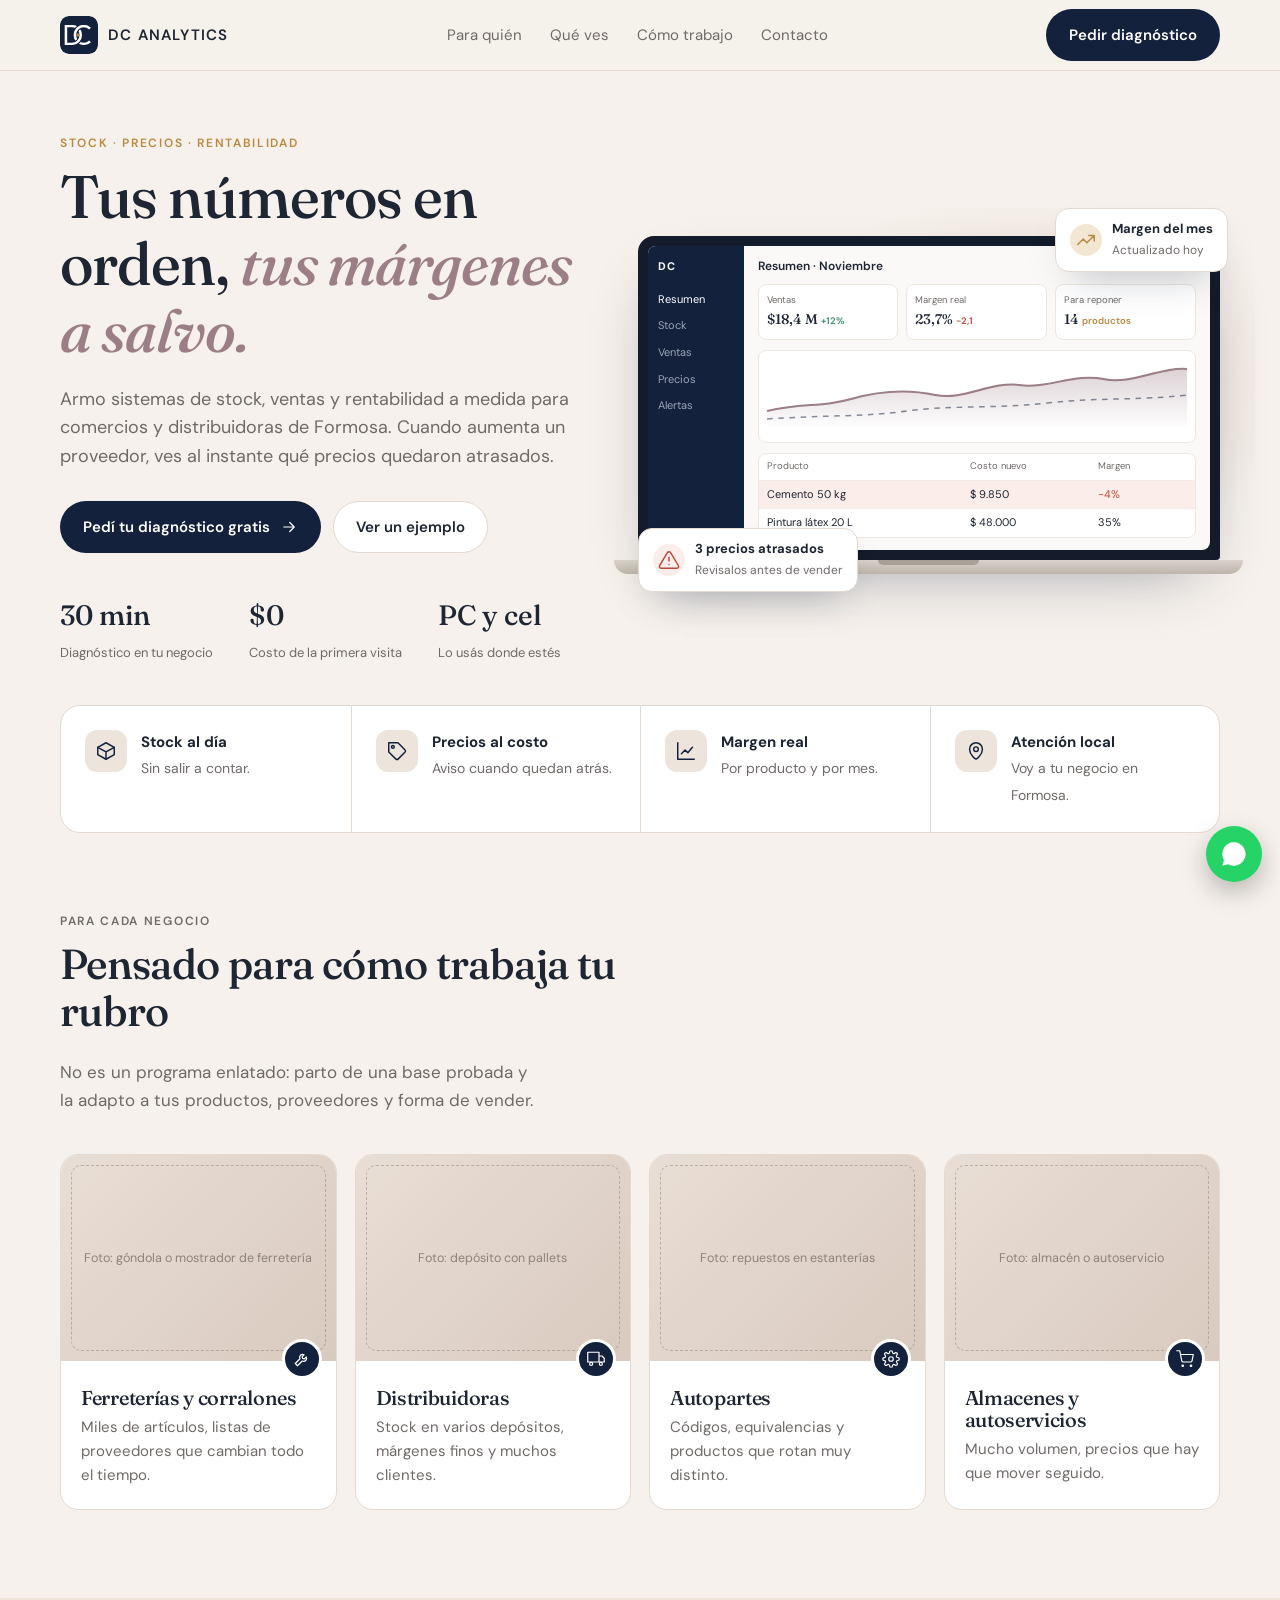
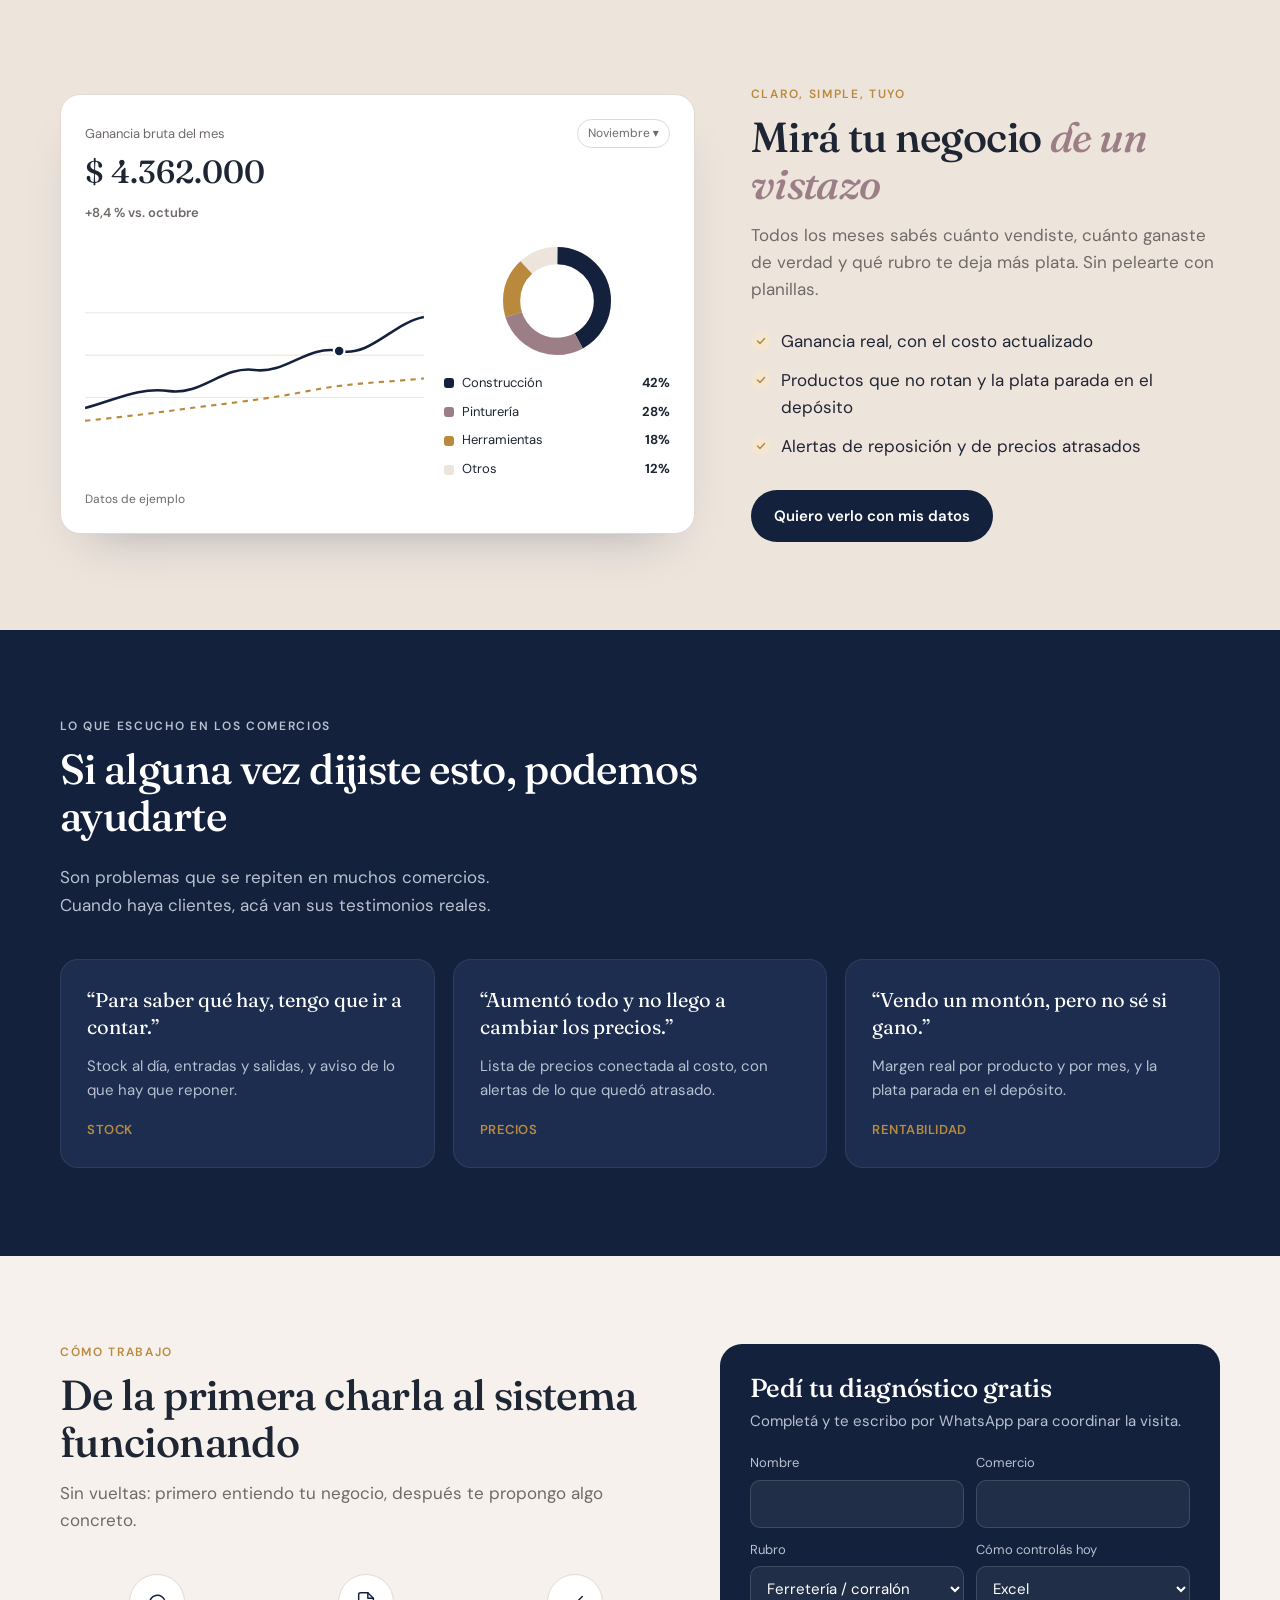
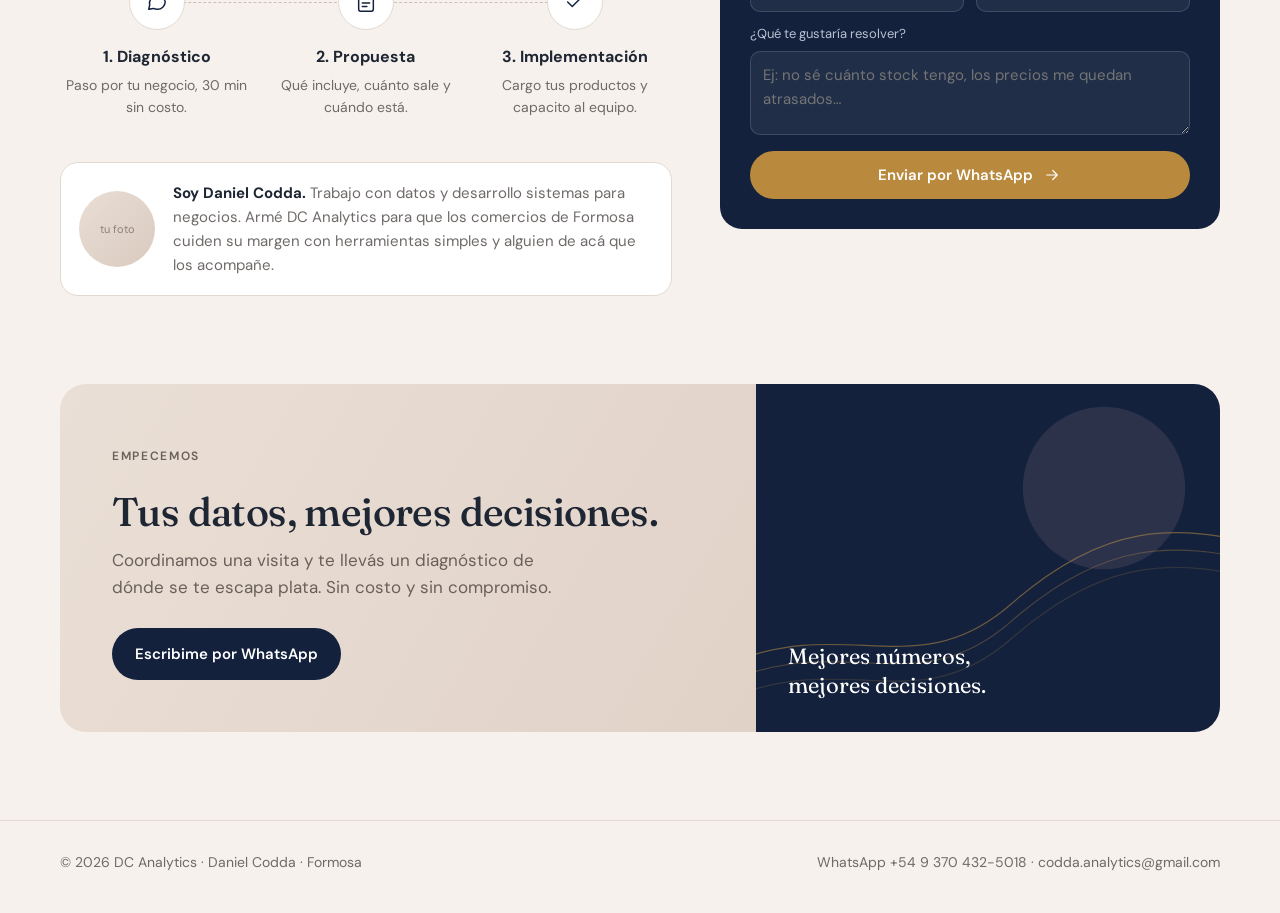
==== index.html @ 9bc2d75f "feat: logo redibujado en vector, nuevo ícono e imagen para compartir Monograma DC en SVG con punto d" ====
<!doctype html>
<html lang="es-AR">
<head>
<meta charset="utf-8">
<meta name="viewport" content="width=device-width, initial-scale=1">
<title>DC Analytics · Stock y rentabilidad para comercios de Formosa</title>
<meta name="description" content="Sistemas de stock, ventas y rentabilidad a medida para comercios y distribuidoras de Formosa. Pedí tu diagnóstico gratis.">
<meta name="theme-color" content="#13213D">
<meta property="og:title" content="DC Analytics · Tus números en orden, tus márgenes a salvo">
<meta property="og:description" content="Stock, ventas y rentabilidad a medida para comercios y distribuidoras de Formosa.">
<meta property="og:image" content="assets/og-image.png">
<meta property="og:type" content="website">
<link rel="icon" type="image/svg+xml" href="assets/favicon.svg">
<link rel="icon" type="image/png" href="assets/favicon.png">
<link rel="apple-touch-icon" href="assets/apple-touch-icon.png">
<link rel="preconnect" href="https://fonts.googleapis.com">
<link rel="preconnect" href="https://fonts.gstatic.com" crossorigin>
<link href="https://fonts.googleapis.com/css2?family=Fraunces:opsz,wght@9..144,400;9..144,500;9..144,600&family=DM+Sans:wght@400;500;600&display=swap" rel="stylesheet">
<link rel="stylesheet" href="styles.css">
</head>
<body>

<header class="nav"><div class="wrap">
  <a class="brand" href="#"><img src="assets/favicon.svg" alt="">DC Analytics</a>
  <nav><a href="#rubros">Para quién</a><a href="#ver">Qué ves</a><a href="#trabajo">Cómo trabajo</a><a href="#contacto">Contacto</a></nav>
  <a class="btn btn-dark" href="#contacto">Pedir diagnóstico</a>
</div></header>

<main>
  <!-- HERO (GRID: titular con segunda línea en color + laptop + stats) -->
  <section class="hero"><div class="wrap">
    <div class="hero-grid">
      <div>
        <p class="kicker">Stock · Precios · Rentabilidad</p>
        <h1>Tus números en orden, <em>tus márgenes a salvo.</em></h1>
        <p class="lead">Armo sistemas de stock, ventas y rentabilidad a medida para comercios y distribuidoras de Formosa. Cuando aumenta un proveedor, ves al instante qué precios quedaron atrasados.</p>
        <div class="hero-ctas">
          <a class="btn btn-dark" href="#contacto">Pedí tu diagnóstico gratis
            <svg class="ico" viewBox="0 0 24 24"><path d="M5 12h14M13 6l6 6-6 6"/></svg></a>
          <a class="btn btn-line" href="#ver">Ver un ejemplo</a>
        </div>
        <div class="stats">
          <div><b>30 min</b><span>Diagnóstico en tu negocio</span></div>
          <div><b>$0</b><span>Costo de la primera visita</span></div>
          <div><b>PC y cel</b><span>Lo usás donde estés</span></div>
        </div>
      </div>

      <div class="scene">
        <div class="laptop" role="img" aria-label="Ejemplo del sistema con datos ficticios">
          <div class="screen"><div class="app">
            <div class="side"><b>DC</b><span class="on">Resumen</span><span>Stock</span><span>Ventas</span><span>Precios</span><span>Alertas</span></div>
            <div class="main">
              <h4>Resumen · Noviembre</h4>
              <div class="k">
                <div><small>Ventas</small><strong>$18,4 M</strong> <i class="g">+12%</i></div>
                <div><small>Margen real</small><strong>23,7%</strong> <i class="r">−2,1</i></div>
                <div><small>Para reponer</small><strong>14</strong> <i style="color:var(--gold)">productos</i></div>
              </div>
              <div class="chart">
                <svg viewBox="0 0 300 70" width="100%" height="70" preserveAspectRatio="none" aria-hidden="true">
                  <defs><linearGradient id="ga" x1="0" x2="0" y1="0" y2="1"><stop offset="0" stop-color="#9C7F86" stop-opacity=".35"/><stop offset="1" stop-color="#9C7F86" stop-opacity="0"/></linearGradient></defs>
                  <path d="M0 52 C25 44 40 48 60 40 S100 30 120 36 160 22 180 26 220 14 240 20 280 8 300 10 V70 H0Z" fill="url(#ga)"/>
                  <path d="M0 52 C25 44 40 48 60 40 S100 30 120 36 160 22 180 26 220 14 240 20 280 8 300 10" fill="none" stroke="#9C7F86" stroke-width="2"/>
                  <path d="M0 60 C40 56 70 58 100 52 S160 50 200 44 260 42 300 36" fill="none" stroke="#13213D" stroke-width="1.5" stroke-dasharray="4 4" opacity=".5"/>
                </svg>
              </div>
              <div class="tbl">
                <div><span>Producto</span><span>Costo nuevo</span><span>Margen</span></div>
                <div class="bad"><span>Cemento 50 kg</span><span>$ 9.850</span><span class="r">−4%</span></div>
                <div><span>Pintura látex 20 L</span><span>$ 48.000</span><span>35%</span></div>
              </div>
            </div>
          </div></div>
          <div class="base"></div>
        </div>
        <div class="float f1"><span class="dot"><svg class="ico" viewBox="0 0 24 24"><path d="M3 17l6-6 4 4 8-8M15 7h6v6"/></svg></span><div><b>Margen del mes</b><span>Actualizado hoy</span></div></div>
        <div class="float f2"><span class="dot"><svg class="ico" viewBox="0 0 24 24"><path d="M12 9v4M12 17h.01M10.3 3.9L1.8 18a2 2 0 0 0 1.7 3h17a2 2 0 0 0 1.7-3L13.7 3.9a2 2 0 0 0-3.4 0Z"/></svg></span><div><b>3 precios atrasados</b><span>Revisalos antes de vender</span></div></div>
      </div>
    </div>

    <!-- Franja de 4 beneficios (GRID) -->
    <div class="strip">
      <div><span class="ib"><svg class="ico" viewBox="0 0 24 24"><path d="M21 8l-9-5-9 5v8l9 5 9-5V8Z"/><path d="M3 8l9 5 9-5M12 13v8"/></svg></span><p><b>Stock al día</b><span>Sin salir a contar.</span></p></div>
      <div><span class="ib"><svg class="ico" viewBox="0 0 24 24"><path d="M20.6 13.4l-7.2 7.2a2 2 0 0 1-2.8 0L3 13V3h10l7.6 7.6a2 2 0 0 1 0 2.8Z"/><circle cx="7.5" cy="7.5" r="1.5"/></svg></span><p><b>Precios al costo</b><span>Aviso cuando quedan atrás.</span></p></div>
      <div><span class="ib"><svg class="ico" viewBox="0 0 24 24"><path d="M3 3v18h18"/><path d="M7 15l4-4 3 3 5-6"/></svg></span><p><b>Margen real</b><span>Por producto y por mes.</span></p></div>
      <div><span class="ib"><svg class="ico" viewBox="0 0 24 24"><path d="M12 21s-7-4.4-7-11a7 7 0 0 1 14 0c0 6.6-7 11-7 11Z"/><circle cx="12" cy="10" r="2.5"/></svg></span><p><b>Atención local</b><span>Voy a tu negocio en Formosa.</span></p></div>
    </div>
  </div></section>

  <!-- RUBROS (Prosperum: tarjetas con foto + badge) -->
  <section id="rubros" style="padding-top:40px"><div class="wrap">
    <div class="head">
      <div><p class="kicker">Para cada negocio</p><h2>Pensado para cómo trabaja tu rubro</h2></div>
      <p>No es un programa enlatado: parto de una base probada y la adapto a tus productos, proveedores y forma de vender.</p>
    </div>
    <div class="rubros">
      <article class="rubro"><div class="ph">Foto: góndola o mostrador de ferretería<span class="badge"><svg class="ico" viewBox="0 0 24 24"><path d="M14.7 6.3a4 4 0 0 0-5.4 5.4L3 18l3 3 6.3-6.3a4 4 0 0 0 5.4-5.4l-2.5 2.5-2.4-.6-.6-2.4 2.5-2.5Z"/></svg></span></div>
        <div class="tx"><h3>Ferreterías y corralones</h3><p>Miles de artículos, listas de proveedores que cambian todo el tiempo.</p></div></article>
      <article class="rubro"><div class="ph">Foto: depósito con pallets<span class="badge"><svg class="ico" viewBox="0 0 24 24"><path d="M1 3h15v13H1zM16 8h4l3 3v5h-7"/><circle cx="5.5" cy="18.5" r="2"/><circle cx="18.5" cy="18.5" r="2"/></svg></span></div>
        <div class="tx"><h3>Distribuidoras</h3><p>Stock en varios depósitos, márgenes finos y muchos clientes.</p></div></article>
      <article class="rubro"><div class="ph">Foto: repuestos en estanterías<span class="badge"><svg class="ico" viewBox="0 0 24 24"><circle cx="12" cy="12" r="3"/><path d="M19.4 15a1.7 1.7 0 0 0 .3 1.8l.1.1a2 2 0 1 1-2.8 2.8l-.1-.1a1.7 1.7 0 0 0-1.8-.3 1.7 1.7 0 0 0-1 1.5V21a2 2 0 0 1-4 0v-.1a1.7 1.7 0 0 0-1.1-1.5 1.7 1.7 0 0 0-1.8.3l-.1.1a2 2 0 1 1-2.8-2.8l.1-.1a1.7 1.7 0 0 0 .3-1.8 1.7 1.7 0 0 0-1.5-1H3a2 2 0 0 1 0-4h.1a1.7 1.7 0 0 0 1.5-1.1 1.7 1.7 0 0 0-.3-1.8l-.1-.1a2 2 0 1 1 2.8-2.8l.1.1a1.7 1.7 0 0 0 1.8.3H9a1.7 1.7 0 0 0 1-1.5V3a2 2 0 0 1 4 0v.1a1.7 1.7 0 0 0 1 1.5 1.7 1.7 0 0 0 1.8-.3l.1-.1a2 2 0 1 1 2.8 2.8l-.1.1a1.7 1.7 0 0 0-.3 1.8V9a1.7 1.7 0 0 0 1.5 1H21a2 2 0 0 1 0 4h-.1a1.7 1.7 0 0 0-1.5 1Z"/></svg></span></div>
        <div class="tx"><h3>Autopartes</h3><p>Códigos, equivalencias y productos que rotan muy distinto.</p></div></article>
      <article class="rubro"><div class="ph">Foto: almacén o autoservicio<span class="badge"><svg class="ico" viewBox="0 0 24 24"><circle cx="9" cy="21" r="1"/><circle cx="20" cy="21" r="1"/><path d="M1 1h4l2.7 13.4a2 2 0 0 0 2 1.6h9.7a2 2 0 0 0 2-1.6L23 6H6"/></svg></span></div>
        <div class="tx"><h3>Almacenes y autoservicios</h3><p>Mucho volumen, precios que hay que mover seguido.</p></div></article>
    </div>
  </div></section>

  <!-- VISUALIZÁ (GRID: panel con gráfico a la izquierda, texto a la derecha) -->
  <section class="viz" id="ver"><div class="wrap viz-grid">
    <div class="panel" role="img" aria-label="Ejemplo de reporte de rentabilidad con datos ficticios">
      <div class="panel-top">
        <div><small>Ganancia bruta del mes</small><strong>$ 4.362.000</strong><small class="g" style="font-weight:600">+8,4 % vs. octubre</small></div>
        <span class="pill">Noviembre ▾</span>
      </div>
      <div class="panel-body">
        <svg viewBox="0 0 320 150" width="100%" aria-hidden="true">
          <g stroke="#EEE7E0"><line x1="0" y1="30" x2="320" y2="30"/><line x1="0" y1="70" x2="320" y2="70"/><line x1="0" y1="110" x2="320" y2="110"/></g>
          <path d="M0 120 C30 112 50 100 80 104 S130 80 160 84 210 60 240 66 290 40 320 34" fill="none" stroke="#13213D" stroke-width="2.4"/>
          <path d="M0 132 C40 128 70 124 100 120 S170 112 210 104 280 96 320 92" fill="none" stroke="#B98A3E" stroke-width="2" stroke-dasharray="5 5"/>
          <circle cx="240" cy="66" r="5" fill="#13213D" stroke="#fff" stroke-width="2"/>
        </svg>
        <div>
          <svg viewBox="0 0 42 42" width="120" style="display:block;margin:0 auto 12px" aria-hidden="true">
            <circle cx="21" cy="21" r="15.9" fill="none" stroke="#EDE4DC" stroke-width="6"/>
            <circle cx="21" cy="21" r="15.9" fill="none" stroke="#13213D" stroke-width="6" stroke-dasharray="42 58" stroke-dashoffset="25"/>
            <circle cx="21" cy="21" r="15.9" fill="none" stroke="#9C7F86" stroke-width="6" stroke-dasharray="28 72" stroke-dashoffset="-17"/>
            <circle cx="21" cy="21" r="15.9" fill="none" stroke="#B98A3E" stroke-width="6" stroke-dasharray="18 82" stroke-dashoffset="-45"/>
          </svg>
          <div class="legend">
            <div><i style="background:#13213D"></i>Construcción<b>42%</b></div>
            <div><i style="background:#9C7F86"></i>Pinturería<b>28%</b></div>
            <div><i style="background:#B98A3E"></i>Herramientas<b>18%</b></div>
            <div><i style="background:#EDE4DC"></i>Otros<b>12%</b></div>
          </div>
        </div>
      </div>
      <p class="muted" style="font-size:12px;margin-top:10px">Datos de ejemplo</p>
    </div>
    <div>
      <p class="kicker">Claro, simple, tuyo</p>
      <h2 style="font-size:clamp(30px,3.6vw,42px)">Mirá tu negocio <em style="color:var(--rose)">de un vistazo</em></h2>
      <p class="muted" style="margin-top:14px">Todos los meses sabés cuánto vendiste, cuánto ganaste de verdad y qué rubro te deja más plata. Sin pelearte con planillas.</p>
      <ul class="checks">
        <li>Ganancia real, con el costo actualizado</li>
        <li>Productos que no rotan y la plata parada en el depósito</li>
        <li>Alertas de reposición y de precios atrasados</li>
      </ul>
      <a class="btn btn-dark" href="#contacto">Quiero verlo con mis datos</a>
    </div>
  </div></section>

  <!-- VOCES (GRID: banda oscura con testimonios → frases reales que escucho) -->
  <section class="voices"><div class="wrap">
    <div class="head">
      <div><p class="kicker">Lo que escucho en los comercios</p><h2>Si alguna vez dijiste esto, podemos ayudarte</h2></div>
      <p>Son problemas que se repiten en muchos comercios. Cuando haya clientes, acá van sus testimonios reales.</p>
    </div>
    <div class="quotes">
      <div class="quote"><q>Para saber qué hay, tengo que ir a contar.</q><p>Stock al día, entradas y salidas, y aviso de lo que hay que reponer.</p><small>STOCK</small></div>
      <div class="quote"><q>Aumentó todo y no llego a cambiar los precios.</q><p>Lista de precios conectada al costo, con alertas de lo que quedó atrasado.</p><small>PRECIOS</small></div>
      <div class="quote"><q>Vendo un montón, pero no sé si gano.</q><p>Margen real por producto y por mes, y la plata parada en el depósito.</p><small>RENTABILIDAD</small></div>
    </div>
  </div></section>

  <!-- CÓMO TRABAJO + FORM (Prosperum) -->
  <section id="trabajo"><div class="wrap work">
    <div>
      <p class="kicker">Cómo trabajo</p>
      <h2 style="font-size:clamp(30px,3.6vw,42px)">De la primera charla al sistema funcionando</h2>
      <p class="muted" style="margin:14px 0 40px">Sin vueltas: primero entiendo tu negocio, después te propongo algo concreto.</p>
      <div class="steps">
        <div class="step"><div class="c"><svg class="ico" viewBox="0 0 24 24"><path d="M21 11.5a8.4 8.4 0 0 1-9 8.4 8.6 8.6 0 0 1-3.8-.9L3 20l1-4.7A8.4 8.4 0 1 1 21 11.5Z"/></svg></div><b>1. Diagnóstico</b><span>Paso por tu negocio, 30 min sin costo.</span></div>
        <div class="step"><div class="c"><svg class="ico" viewBox="0 0 24 24"><path d="M14 2H6a2 2 0 0 0-2 2v16a2 2 0 0 0 2 2h12a2 2 0 0 0 2-2V8Z"/><path d="M14 2v6h6M8 13h8M8 17h5"/></svg></div><b>2. Propuesta</b><span>Qué incluye, cuánto sale y cuándo está.</span></div>
        <div class="step"><div class="c"><svg class="ico" viewBox="0 0 24 24"><path d="M20 6L9 17l-5-5"/></svg></div><b>3. Implementación</b><span>Cargo tus productos y capacito al equipo.</span></div>
      </div>
      <div class="about">
        <div class="av">tu foto</div>
        <p><b>Soy Daniel Codda.</b> Trabajo con datos y desarrollo sistemas para negocios. Armé DC Analytics para que los comercios de Formosa cuiden su margen con herramientas simples y alguien de acá que los acompañe.</p>
      </div>
    </div>

    <form id="contacto" onsubmit="return enviar(event)">
      <h3>Pedí tu diagnóstico gratis</h3>
      <p>Completá y te escribo por WhatsApp para coordinar la visita.</p>
      <div class="fields">
        <label>Nombre<input name="nombre" required autocomplete="name"></label>
        <label>Comercio<input name="comercio" required></label>
        <label>Rubro
          <select name="rubro"><option>Ferretería / corralón</option><option>Distribuidora</option><option>Autopartes</option><option>Almacén / autoservicio</option><option>Otro</option></select>
        </label>
        <label>Cómo controlás hoy
          <select name="hoy"><option>Excel</option><option>Cuaderno</option><option>Un sistema</option><option>No lo controlo</option></select>
        </label>
        <label class="full">¿Qué te gustaría resolver?<textarea name="msg" placeholder="Ej: no sé cuánto stock tengo, los precios me quedan atrasados…"></textarea></label>
      </div>
      <button class="btn btn-gold" type="submit">Enviar por WhatsApp
        <svg class="ico" viewBox="0 0 24 24"><path d="M5 12h14M13 6l6 6-6 6"/></svg></button>
    </form>
  </div></section>

  <!-- CTA final (GRID: banda con arte a la derecha) -->
  <div class="cta"><div class="wrap"><div class="cta-box">
    <div class="tx">
      <p class="kicker">Empecemos</p>
      <h2>Tus datos, mejores decisiones.</h2>
      <p>Coordinamos una visita y te llevás un diagnóstico de dónde se te escapa plata. Sin costo y sin compromiso.</p>
      <a class="btn btn-dark" data-wa href="https://wa.me/5493704325018">Escribime por WhatsApp</a>
    </div>
    <div class="cta-art" aria-hidden="true">
      <svg viewBox="0 0 400 300" preserveAspectRatio="xMidYMid slice">
        <g fill="none" stroke="#B98A3E" stroke-opacity=".55">
          <path d="M-20 240 C80 200 140 260 220 190 S360 120 440 140"/>
          <path d="M-20 255 C80 215 140 275 220 205 S360 135 440 155" stroke-opacity=".35"/>
          <path d="M-20 270 C80 230 140 290 220 220 S360 150 440 170" stroke-opacity=".2"/>
        </g>
        <circle cx="300" cy="90" r="70" fill="#9C7F86" fill-opacity=".18"/>
      </svg>
      <span>Mejores números,<br>mejores decisiones.</span>
    </div>
  </div></div></div>
</main>

<footer><div class="wrap">
  <span>© 2026 DC Analytics · Daniel Codda · Formosa</span>
  <span>WhatsApp +54 9 370 432-5018 · codda.analytics@gmail.com</span>
</div></footer>

<a class="wa" data-wa href="https://wa.me/5493704325018" aria-label="WhatsApp"><svg viewBox="0 0 24 24"><path d="M12 2a10 10 0 0 0-8.6 15.1L2 22l5-1.3A10 10 0 1 0 12 2Zm4.5 12.1c-.2-.1-1.5-.7-1.7-.8s-.4-.1-.6.1-.7.8-.8 1-.3.2-.5.1a6.7 6.7 0 0 1-3.3-2.9c-.3-.4.2-.4.7-1.3a.5.5 0 0 0 0-.4l-.8-1.8c-.2-.5-.4-.4-.6-.4h-.5a1 1 0 0 0-.7.3 3 3 0 0 0-.9 2.2 5.1 5.1 0 0 0 1.1 2.7 11.7 11.7 0 0 0 4.5 4c1.7.7 2.3.8 3.2.7a2.7 2.7 0 0 0 1.8-1.3 2.2 2.2 0 0 0 .1-1.3c0-.1-.2-.2-.4-.3Z"/></svg></a>

<script src="script.js"></script>
</body>
</html>
---- styles.css ----
:root{
  --bg:#F6F1EC; --sand:#EDE4DC; --paper:#FFFFFF; --line:#E3D9D0;
  --navy:#13213D; --navy-2:#1C2D4F; --ink:#1E2533; --soft:#6F6A68;
  --gold:#B98A3E; --gold-soft:#F3E7D3; --rose:#9C7F86;
  --green:#3E8E6A; --red:#C0493B;
  --serif:"Fraunces", Georgia, serif; --sans:"DM Sans", system-ui, sans-serif;
}
*{box-sizing:border-box;margin:0;padding:0}
html{scroll-behavior:smooth}
body{background:var(--bg);color:var(--ink);font:17px/1.6 var(--sans);overflow-x:hidden}
img{max-width:100%;display:block}
a{color:inherit}
.wrap{width:min(1160px,100% - 32px);margin-inline:auto}
h1,h2,h3{font-family:var(--serif);font-weight:500;letter-spacing:-.015em;line-height:1.12}
.kicker{font:600 12px var(--sans);letter-spacing:.14em;text-transform:uppercase;color:var(--gold);margin-bottom:12px}
.muted{color:var(--soft)}
.btn{display:inline-flex;align-items:center;gap:10px;padding:13px 22px;border-radius:999px;font-weight:600;font-size:15px;text-decoration:none;border:1px solid transparent;cursor:pointer;font-family:var(--sans)}
.btn-dark{background:var(--navy);color:#fff}
.btn-dark:hover{background:var(--navy-2)}
.btn-gold{background:var(--gold);color:#fff}
.btn-line{border-color:var(--line);background:var(--paper)}
.btn svg{width:18px;height:18px}
.ico{width:22px;height:22px;stroke:currentColor;fill:none;stroke-width:1.6;stroke-linecap:round;stroke-linejoin:round}

/* NAV */
.nav{position:sticky;top:0;z-index:20;background:rgba(246,241,236,.9);backdrop-filter:blur(10px);border-bottom:1px solid var(--line)}
.nav .wrap{display:flex;align-items:center;justify-content:space-between;height:70px;gap:20px}
.brand{display:flex;align-items:center;gap:10px;font-weight:600;letter-spacing:.08em;text-transform:uppercase;font-size:15px;text-decoration:none}
.brand img{width:38px;height:38px;border-radius:9px}
.nav nav{display:flex;gap:28px;font-size:15px}
.nav nav a{text-decoration:none;color:var(--soft)}
.nav nav a:hover{color:var(--ink)}

/* HERO */
.hero{padding:64px 0 40px}
.hero-grid{display:grid;grid-template-columns:1fr 1.1fr;gap:48px;align-items:center}
.hero h1{font-size:clamp(38px,5vw,60px)}
.hero h1 em{font-style:italic;color:var(--rose)}
.hero p.lead{margin-top:20px;font-size:18px;color:var(--soft);max-width:30em}
.hero-ctas{display:flex;gap:12px;flex-wrap:wrap;margin-top:30px}
.stats{display:grid;grid-template-columns:repeat(3,auto);gap:36px;margin-top:40px;justify-content:start}
.stats b{display:block;font-family:var(--serif);font-size:28px;font-weight:500}
.stats span{font-size:13px;color:var(--soft)}

/* Laptop mockup */
.scene{position:relative;padding:28px 0 18px}
.scene::before{content:"";position:absolute;inset:0 -6% 0 8%;background:radial-gradient(70% 70% at 60% 45%,#E6D6CC,transparent 70%);border-radius:40px;z-index:0}
.laptop{position:relative;z-index:1;width:100%;max-width:600px;margin-left:auto}
.screen{background:#141B2B;border-radius:16px 16px 4px 4px;padding:10px;box-shadow:0 30px 60px -25px rgba(19,33,61,.45)}
.base{height:14px;background:linear-gradient(#D9D2CB,#BDB4AB);border-radius:0 0 14px 14px;margin:0 -4%;position:relative}
.base::after{content:"";position:absolute;left:42%;right:42%;top:0;height:5px;background:#A8A096;border-radius:0 0 6px 6px}
.app{background:#FBF9F7;border-radius:8px;overflow:hidden;display:grid;grid-template-columns:96px 1fr;min-height:300px;font-size:11px}
.side{background:var(--navy);color:#C9D0DD;padding:12px 10px;display:grid;align-content:start;gap:9px}
.side b{color:#fff;font-size:11px;letter-spacing:.1em;margin-bottom:6px}
.side span{opacity:.75}.side span.on{opacity:1;color:#fff}
.main{padding:12px 14px;display:grid;gap:10px}
.main h4{font:600 12px var(--sans)}
.k{display:grid;grid-template-columns:repeat(3,1fr);gap:8px}
.k div{background:#fff;border:1px solid #EEE7E0;border-radius:8px;padding:8px}
.k small{display:block;color:var(--soft);font-size:9.5px}
.k strong{font-size:14px;font-family:var(--serif);font-weight:500}
.k i{font-style:normal;font-size:9.5px;font-weight:600}
.g{color:var(--green)}.r{color:var(--red)}
.chart{background:#fff;border:1px solid #EEE7E0;border-radius:8px;padding:8px}
.tbl{background:#fff;border:1px solid #EEE7E0;border-radius:8px;overflow:hidden}
.tbl div{display:grid;grid-template-columns:1.6fr 1fr .7fr;padding:5px 8px;border-top:1px solid #F1EBE5}
.tbl div:first-child{border-top:0;color:var(--soft);font-size:9.5px}
.tbl .bad{background:#FBEDEA}
.float{position:absolute;z-index:2;background:#fff;border:1px solid var(--line);border-radius:14px;padding:10px 14px;box-shadow:0 18px 40px -18px rgba(19,33,61,.35);font-size:13px;display:flex;gap:10px;align-items:center}
.float b{display:block;font-size:13px}.float span{color:var(--soft);font-size:12px}
.float .dot{width:32px;height:32px;border-radius:50%;display:grid;place-items:center;flex:none}
.f1{top:0;right:-8px}.f1 .dot{background:var(--gold-soft);color:var(--gold)}
.f2{bottom:0;left:0}.f2 .dot{background:#FBEDEA;color:var(--red)}

/* FEATURE STRIP */
.strip{margin-top:40px;background:var(--paper);border:1px solid var(--line);border-radius:20px;display:grid;grid-template-columns:repeat(4,1fr)}
.strip div{padding:24px;display:flex;gap:14px;align-items:flex-start}
.strip div+div{border-left:1px solid var(--line)}
.strip .ib{width:42px;height:42px;border-radius:12px;background:var(--sand);display:grid;place-items:center;flex:none;color:var(--navy)}
.strip b{display:block;font-size:15px}.strip span{font-size:14px;color:var(--soft)}

/* SECCIONES */
section{padding:88px 0}
.head{display:flex;justify-content:space-between;align-items:end;gap:24px;margin-bottom:40px;flex-wrap:wrap}
.head h2{font-size:clamp(30px,3.6vw,42px);max-width:16em}
.head p{max-width:28em;color:var(--soft)}

.rubros{display:grid;grid-template-columns:repeat(4,1fr);gap:18px}
.rubro{background:var(--paper);border:1px solid var(--line);border-radius:18px;overflow:hidden;display:flex;flex-direction:column}
.ph{aspect-ratio:4/3;position:relative;display:grid;place-items:center;color:#8F8279;font-size:12.5px;text-align:center;padding:12px;
    background:linear-gradient(135deg,#E9DED5,#D9CABF)}
.ph::after{content:"";position:absolute;inset:10px;border:1px dashed rgba(143,130,121,.5);border-radius:10px}
.rubro .badge{position:absolute;right:14px;bottom:-18px;width:40px;height:40px;border-radius:50%;background:var(--navy);color:#fff;display:grid;place-items:center;z-index:1;border:3px solid var(--paper)}
.rubro .badge .ico{width:18px;height:18px}
.rubro .tx{padding:26px 20px 22px}
.rubro h3{font-size:20px}
.rubro p{font-size:15px;color:var(--soft);margin-top:6px}

/* VISUALIZÁ */
.viz{background:var(--sand)}
.viz-grid{display:grid;grid-template-columns:1.15fr .85fr;gap:56px;align-items:center}
.panel{background:var(--paper);border-radius:20px;padding:24px;border:1px solid var(--line);box-shadow:0 24px 50px -30px rgba(19,33,61,.35)}
.panel-top{display:flex;justify-content:space-between;align-items:start;gap:16px}
.panel-top small{color:var(--soft);font-size:13px}
.panel-top strong{display:block;font-family:var(--serif);font-size:32px;font-weight:500}
.pill{font-size:12px;border:1px solid var(--line);border-radius:999px;padding:4px 10px;color:var(--soft);white-space:nowrap}
.panel-body{display:grid;grid-template-columns:1.5fr 1fr;gap:20px;margin-top:16px;align-items:center}
.legend{display:grid;gap:8px;font-size:13px}
.legend div{display:grid;grid-template-columns:10px 1fr auto;gap:8px;align-items:center}
.legend i{width:10px;height:10px;border-radius:3px}
.checks{list-style:none;display:grid;gap:12px;margin:24px 0 30px}
.checks li{display:flex;gap:10px}
.checks li::before{content:"";flex:none;width:20px;height:20px;margin-top:3px;border-radius:50%;background:var(--gold-soft) url("data:image/svg+xml,%3Csvg xmlns='http://www.w3.org/2000/svg' viewBox='0 0 24 24' fill='none' stroke='%23B98A3E' stroke-width='3' stroke-linecap='round' stroke-linejoin='round'%3E%3Cpath d='M5 12l5 5 9-10'/%3E%3C/svg%3E") center/12px no-repeat}

/* VOCES (navy) */
.voices{background:var(--navy);color:#fff}
.voices .head p{color:#B9C1D0}
.quotes{display:grid;grid-template-columns:repeat(3,1fr);gap:18px}
.quote{background:var(--navy-2);border:1px solid rgba(255,255,255,.08);border-radius:18px;padding:26px}
.quote q{font-family:var(--serif);font-size:20px;line-height:1.35;display:block;quotes:"“" "”"}
.quote p{color:#B9C1D0;font-size:15px;margin-top:14px}
.quote small{display:block;margin-top:18px;color:var(--gold);font-weight:600;font-size:13px;letter-spacing:.04em}

/* PASOS + FORM */
.work{display:grid;grid-template-columns:1.1fr .9fr;gap:48px;align-items:start}
.steps{display:grid;grid-template-columns:repeat(3,1fr);gap:16px;margin-top:8px;position:relative}
.steps::before{content:"";position:absolute;top:28px;left:12%;right:12%;border-top:1px dashed #CDBFB3}
.step{position:relative;text-align:center}
.step .c{width:56px;height:56px;border-radius:50%;background:var(--paper);border:1px solid var(--line);display:grid;place-items:center;margin:0 auto 14px;color:var(--navy)}
.step b{display:block;font-size:16px}
.step span{display:block;font-size:14px;color:var(--soft);margin-top:4px}
.about{margin-top:44px;display:flex;gap:18px;align-items:center;background:var(--paper);border:1px solid var(--line);border-radius:18px;padding:18px}
.about .av{width:76px;height:76px;border-radius:50%;flex:none;background:linear-gradient(135deg,#E9DED5,#D9CABF);display:grid;place-items:center;font-size:11px;color:#8F8279}
.about p{font-size:15px;color:var(--soft)}
.about b{color:var(--ink)}
form{background:var(--navy);color:#fff;border-radius:22px;padding:30px}
form h3{font-size:26px}
form p{color:#B9C1D0;font-size:15px;margin:6px 0 20px}
.fields{display:grid;grid-template-columns:1fr 1fr;gap:12px}
.fields .full{grid-column:1/-1}
label{font-size:13px;color:#B9C1D0;display:grid;gap:6px}
input,select,textarea{font:inherit;font-size:15px;color:#fff;background:rgba(255,255,255,.06);border:1px solid rgba(255,255,255,.14);border-radius:10px;padding:11px 12px;width:100%}
select option{color:#000}
textarea{min-height:84px;resize:vertical}
input:focus,select:focus,textarea:focus{outline:2px solid var(--gold);outline-offset:1px}
form .btn{margin-top:16px;width:100%;justify-content:center}

/* CTA */
.cta{padding:0 0 88px}
.cta-box{border-radius:26px;overflow:hidden;display:grid;grid-template-columns:1.2fr .8fr;background:linear-gradient(120deg,#EADFD6,#DCCBC0)}
.cta-box .tx{padding:52px}
.cta-box h2{font-size:clamp(28px,3.4vw,40px)}
.cta-box p{color:#6A5F5A;margin:12px 0 26px;max-width:28em}
.cta-art{background:var(--navy);position:relative;overflow:hidden;color:#fff;display:grid;place-items:end start;padding:32px;font-family:var(--serif);font-size:22px;line-height:1.3}
.cta-art svg{position:absolute;inset:0;width:100%;height:100%}
.cta-art span{position:relative}

footer{border-top:1px solid var(--line);padding:30px 0 40px;color:var(--soft);font-size:14px}
footer .wrap{display:flex;justify-content:space-between;gap:12px;flex-wrap:wrap}

.wa{position:fixed;right:18px;bottom:18px;width:56px;height:56px;border-radius:50%;background:#25D366;display:grid;place-items:center;box-shadow:0 10px 26px rgba(0,0,0,.25);z-index:30}
.wa svg{width:28px;height:28px;fill:#fff}

@media (max-width:980px){
  .hero-grid,.viz-grid,.work,.cta-box{grid-template-columns:1fr}
  .rubros{grid-template-columns:repeat(2,1fr)}
  .strip{grid-template-columns:1fr 1fr}
  .strip div:nth-child(3){border-left:0}
  .strip div:nth-child(n+3){border-top:1px solid var(--line)}
  .quotes{grid-template-columns:1fr}
  .nav nav{display:none}
  .cta-art{min-height:180px}
}
@media (max-width:600px){
  section{padding:64px 0}
  .hero{padding-top:36px}
  .stats{gap:22px;grid-template-columns:repeat(3,1fr)}
  .stats b{font-size:22px}
  .strip,.rubros{grid-template-columns:1fr}
  .strip div+div{border-left:0;border-top:1px solid var(--line)}
  .app{grid-template-columns:1fr}.side{display:none}
  .f1{right:0}
  .panel-body{grid-template-columns:1fr}
  .steps{grid-template-columns:1fr;gap:22px}.steps::before{display:none}
  .fields{grid-template-columns:1fr}
  .cta-box .tx{padding:32px 22px}
  .nav .btn{display:none}
}
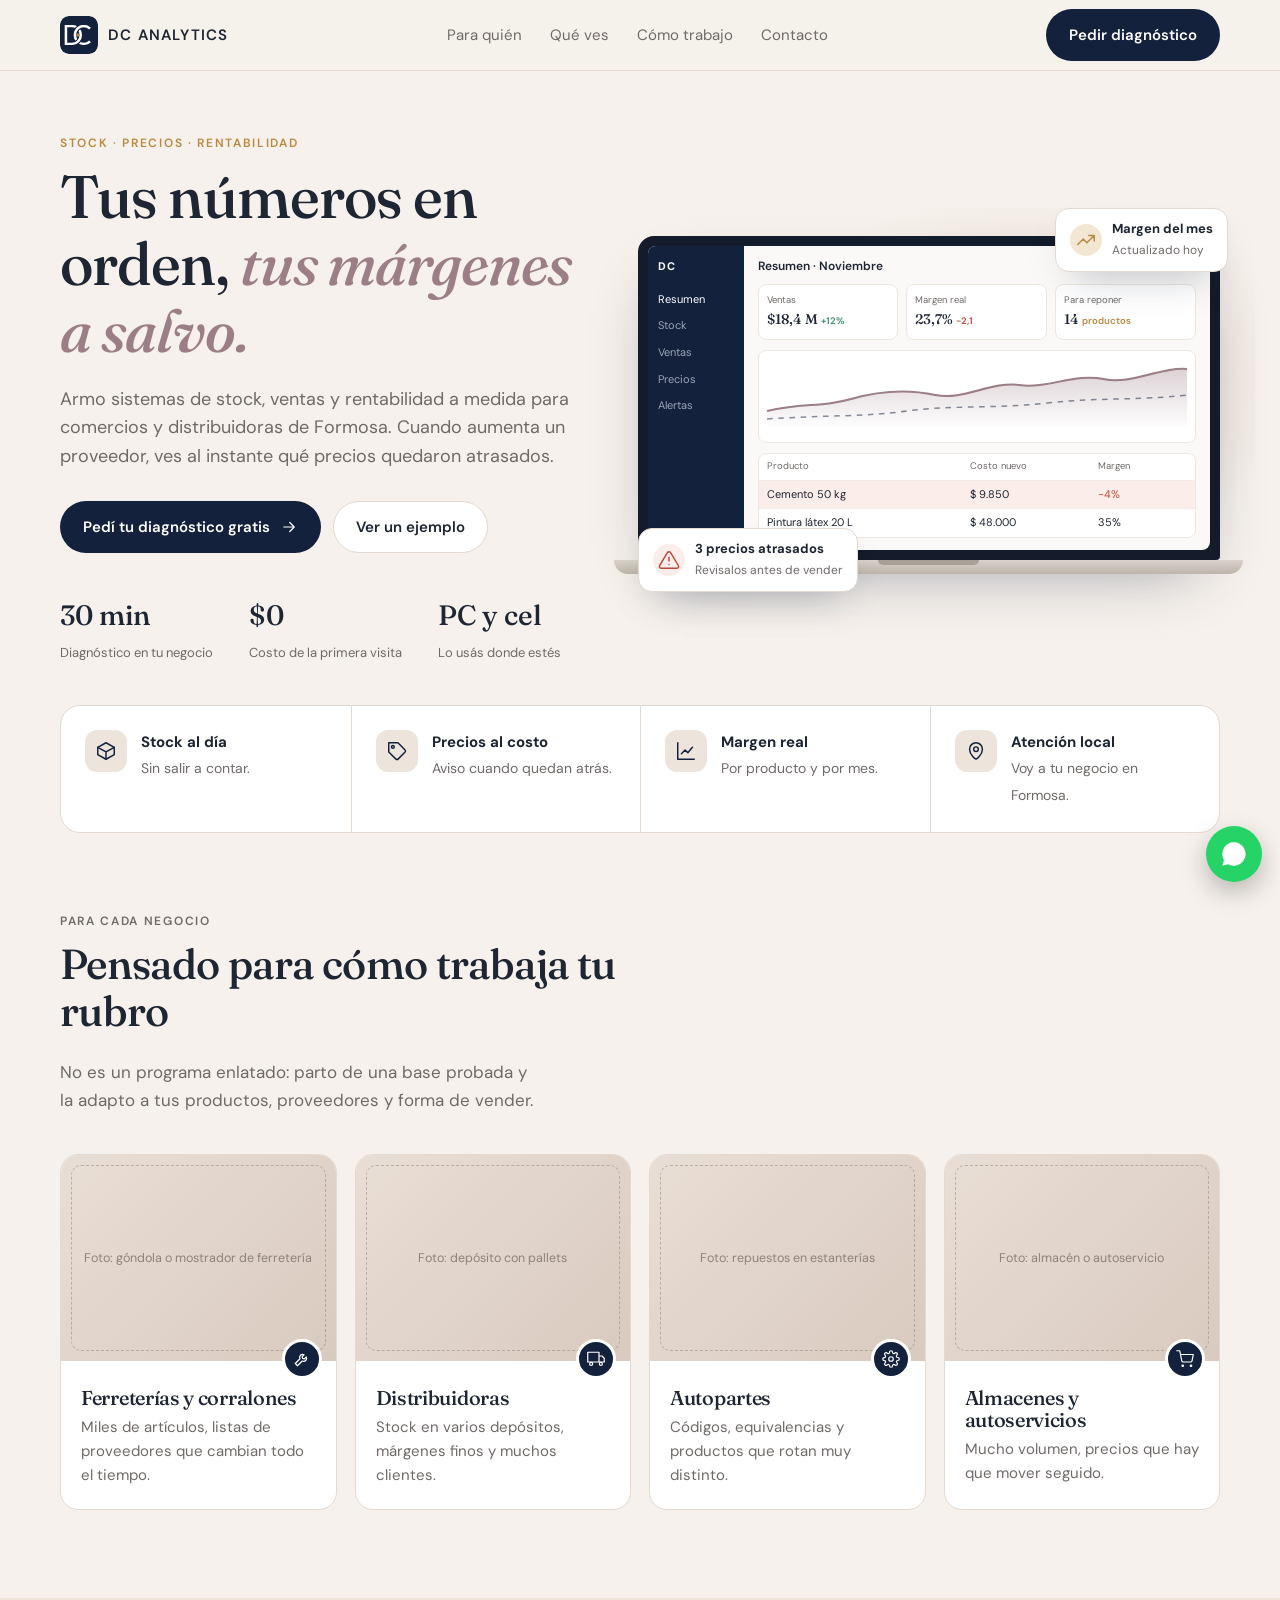
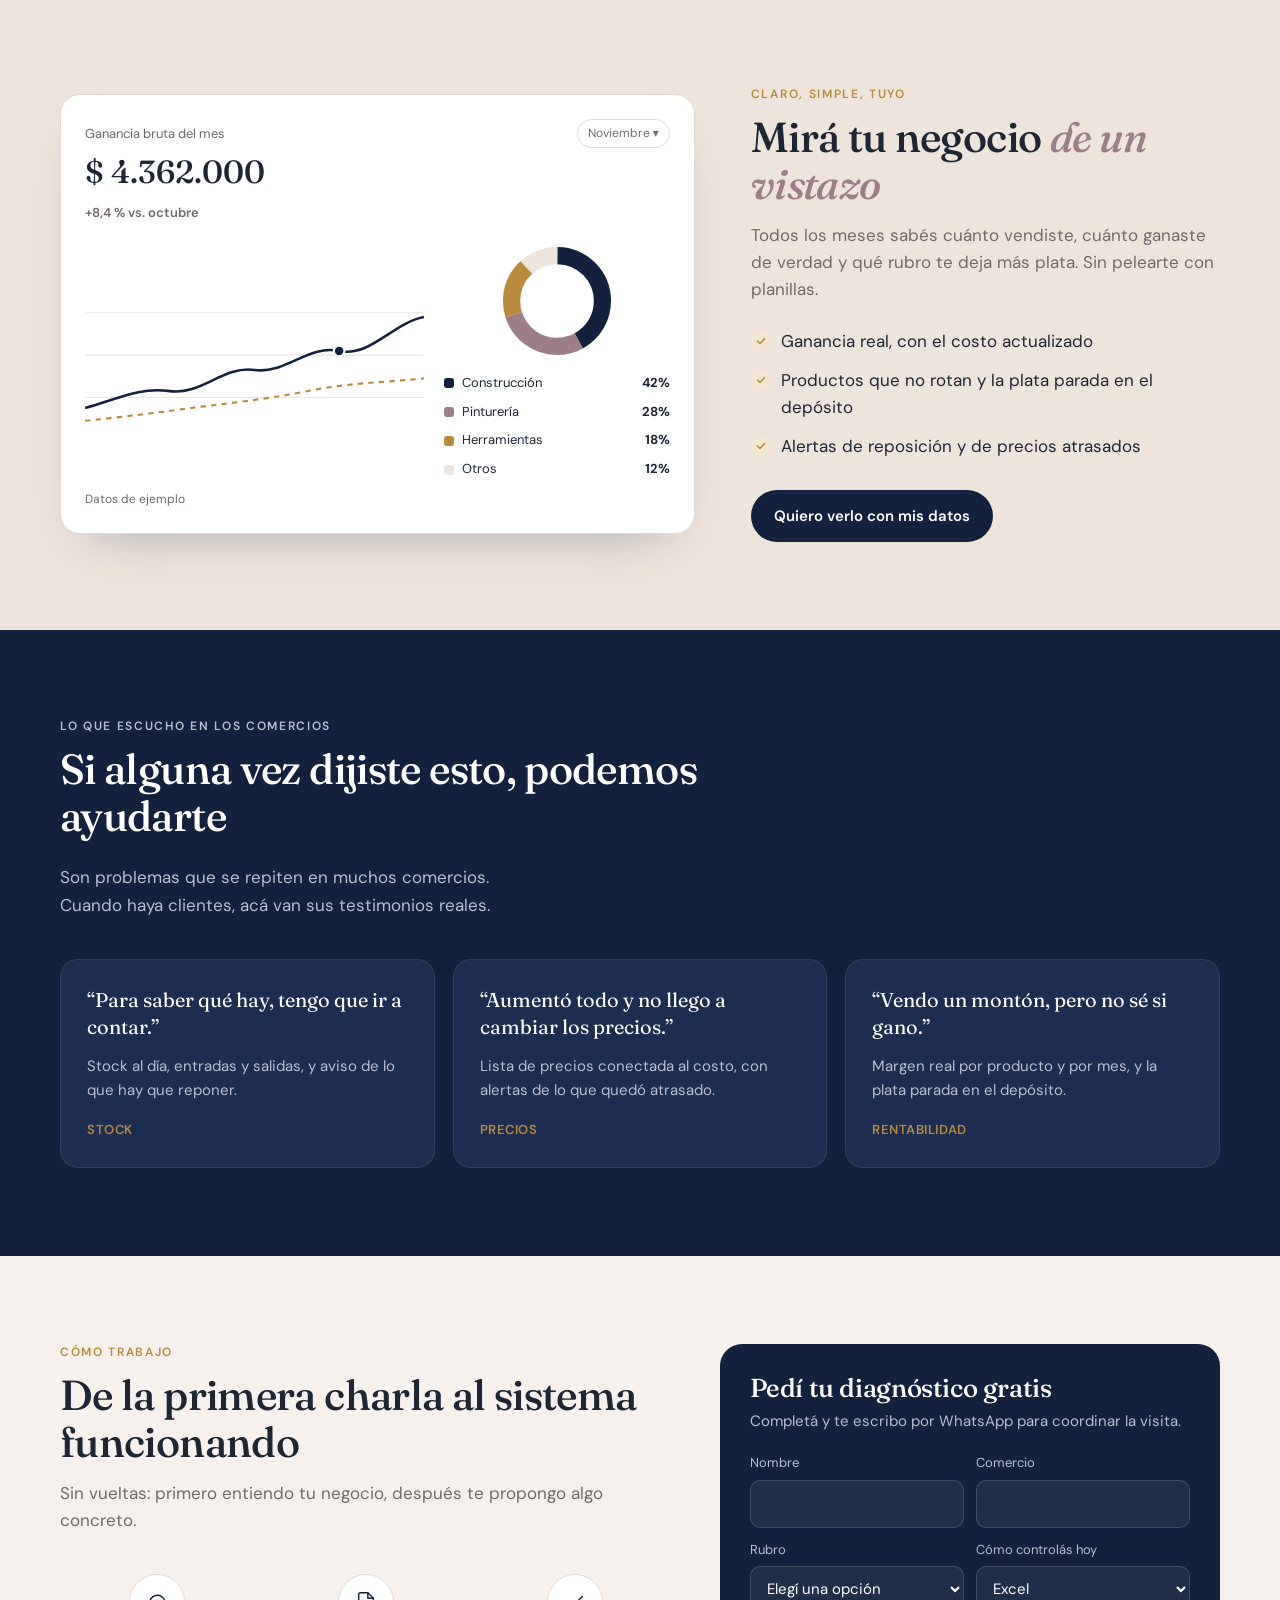
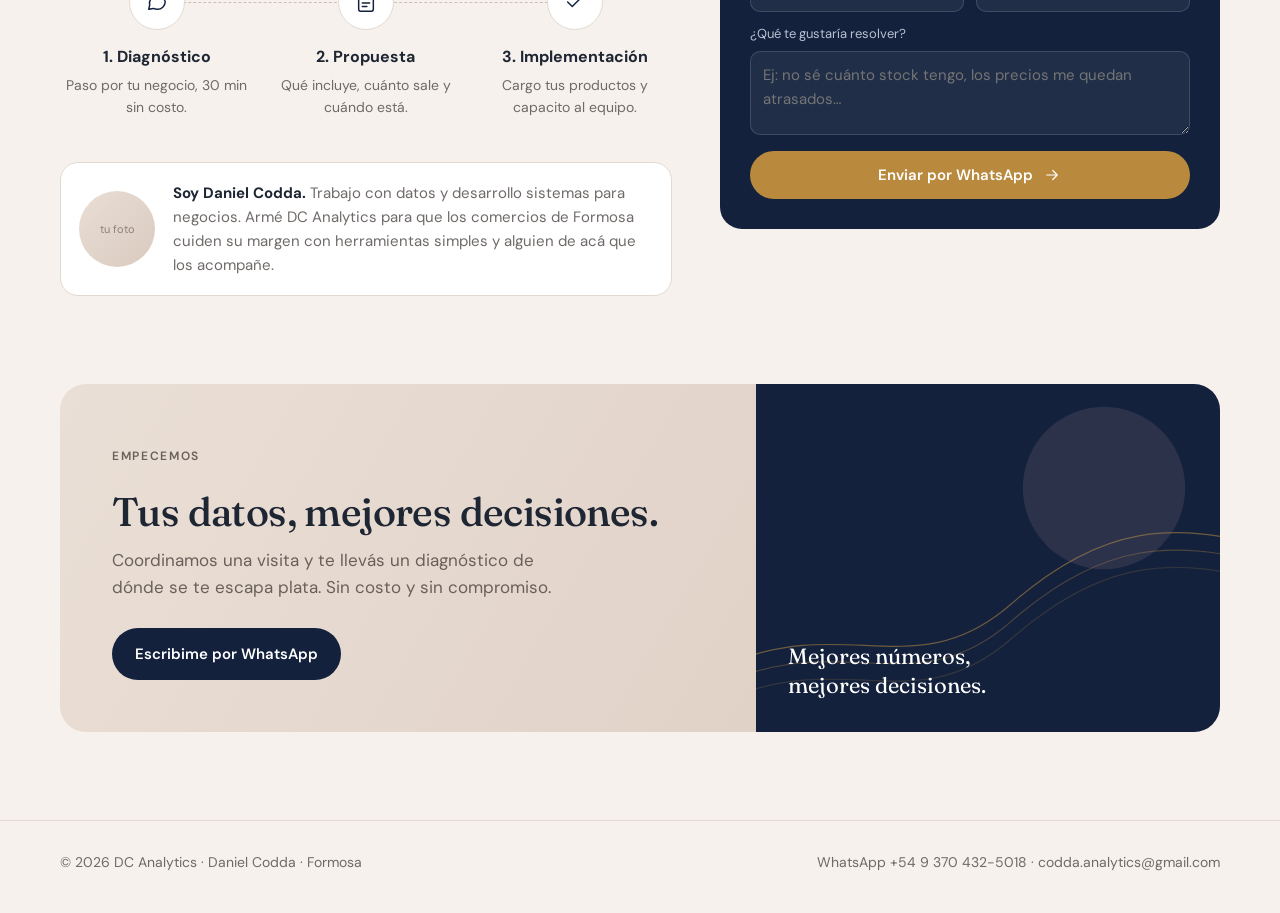
==== commit 751c4859: "feat: más rubros en el formulario de diagnóstico, con opción "Otro" Rubros agrupados en comercio, ga" ====
--- a/index.html
+++ b/index.html
@@ -187,8 +187,33 @@
         <label>Nombre<input name="nombre" required autocomplete="name"></label>
         <label>Comercio<input name="comercio" required></label>
         <label>Rubro
-          <select name="rubro"><option>Ferretería / corralón</option><option>Distribuidora</option><option>Autopartes</option><option>Almacén / autoservicio</option><option>Otro</option></select>
+          <select name="rubro" onchange="otroRubro(this)">
+            <option value="" disabled selected>Elegí una opción</option>
+            <optgroup label="Comercio">
+              <option>Almacén / autoservicio / kiosco</option>
+              <option>Ropa / calzado / accesorios</option>
+              <option>Ferretería / corralón / materiales</option>
+              <option>Electrónica / celulares / computación</option>
+              <option>Farmacia / perfumería</option>
+              <option>Librería / juguetería / regalería</option>
+              <option>Mueblería / bazar / hogar</option>
+              <option>Autopartes / repuestos / motos</option>
+              <option>Veterinaria / pet shop / agro</option>
+            </optgroup>
+            <optgroup label="Gastronomía">
+              <option>Cafetería / bar</option>
+              <option>Restaurante / rotisería / delivery</option>
+              <option>Panadería / pastelería</option>
+            </optgroup>
+            <optgroup label="Mayorista y servicios">
+              <option>Distribuidora / mayorista</option>
+              <option>Taller / servicio técnico</option>
+              <option>Gimnasio / estética / salud</option>
+            </optgroup>
+            <option value="Otro">Otro</option>
+          </select>
         </label>
+        <label class="full" id="otro-wrap" hidden>¿Cuál es tu rubro?<input name="rubroOtro" placeholder="Ej: óptica, vivero, imprenta…"></label>
         <label>Cómo controlás hoy
           <select name="hoy"><option>Excel</option><option>Cuaderno</option><option>Un sistema</option><option>No lo controlo</option></select>
         </label>
--- a/styles.css
+++ b/styles.css
@@ -186,3 +186,4 @@
   .cta-box .tx{padding:32px 22px}
   .nav .btn{display:none}
 }
+[hidden]{display:none!important}
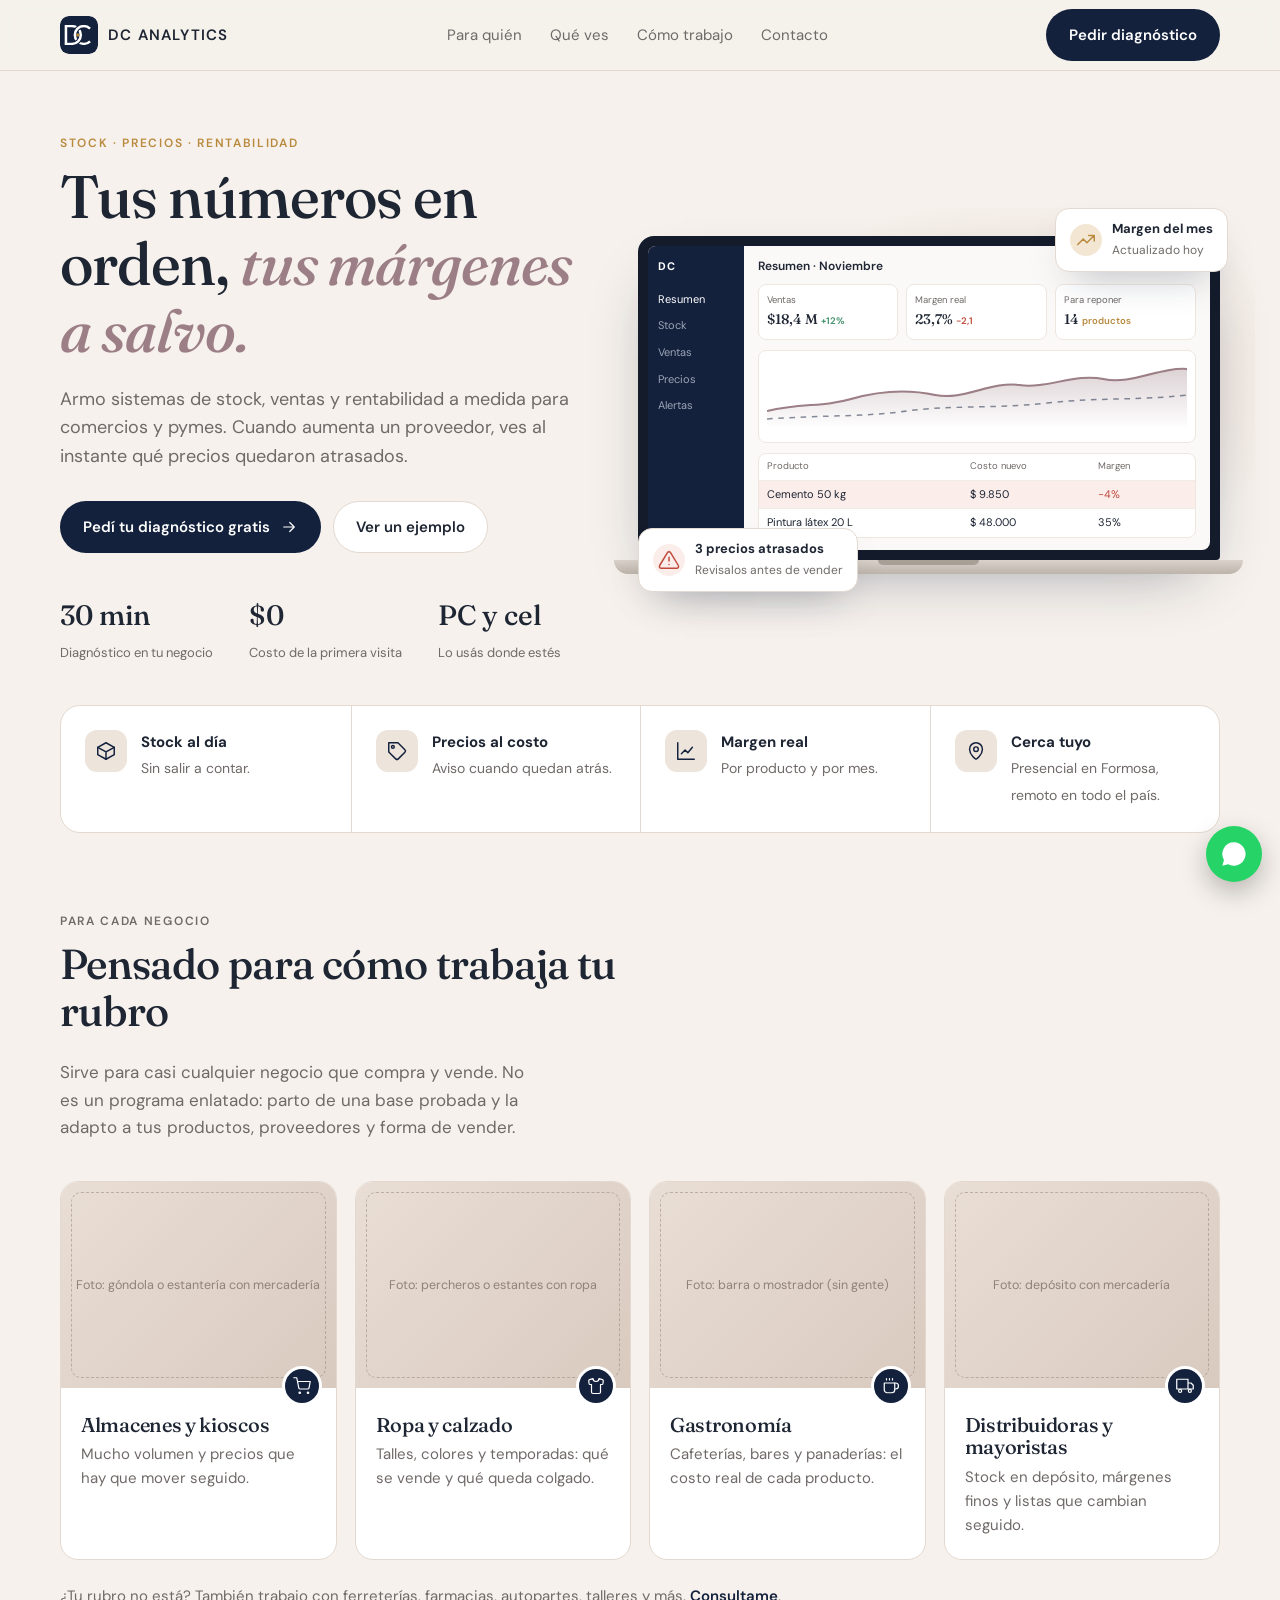
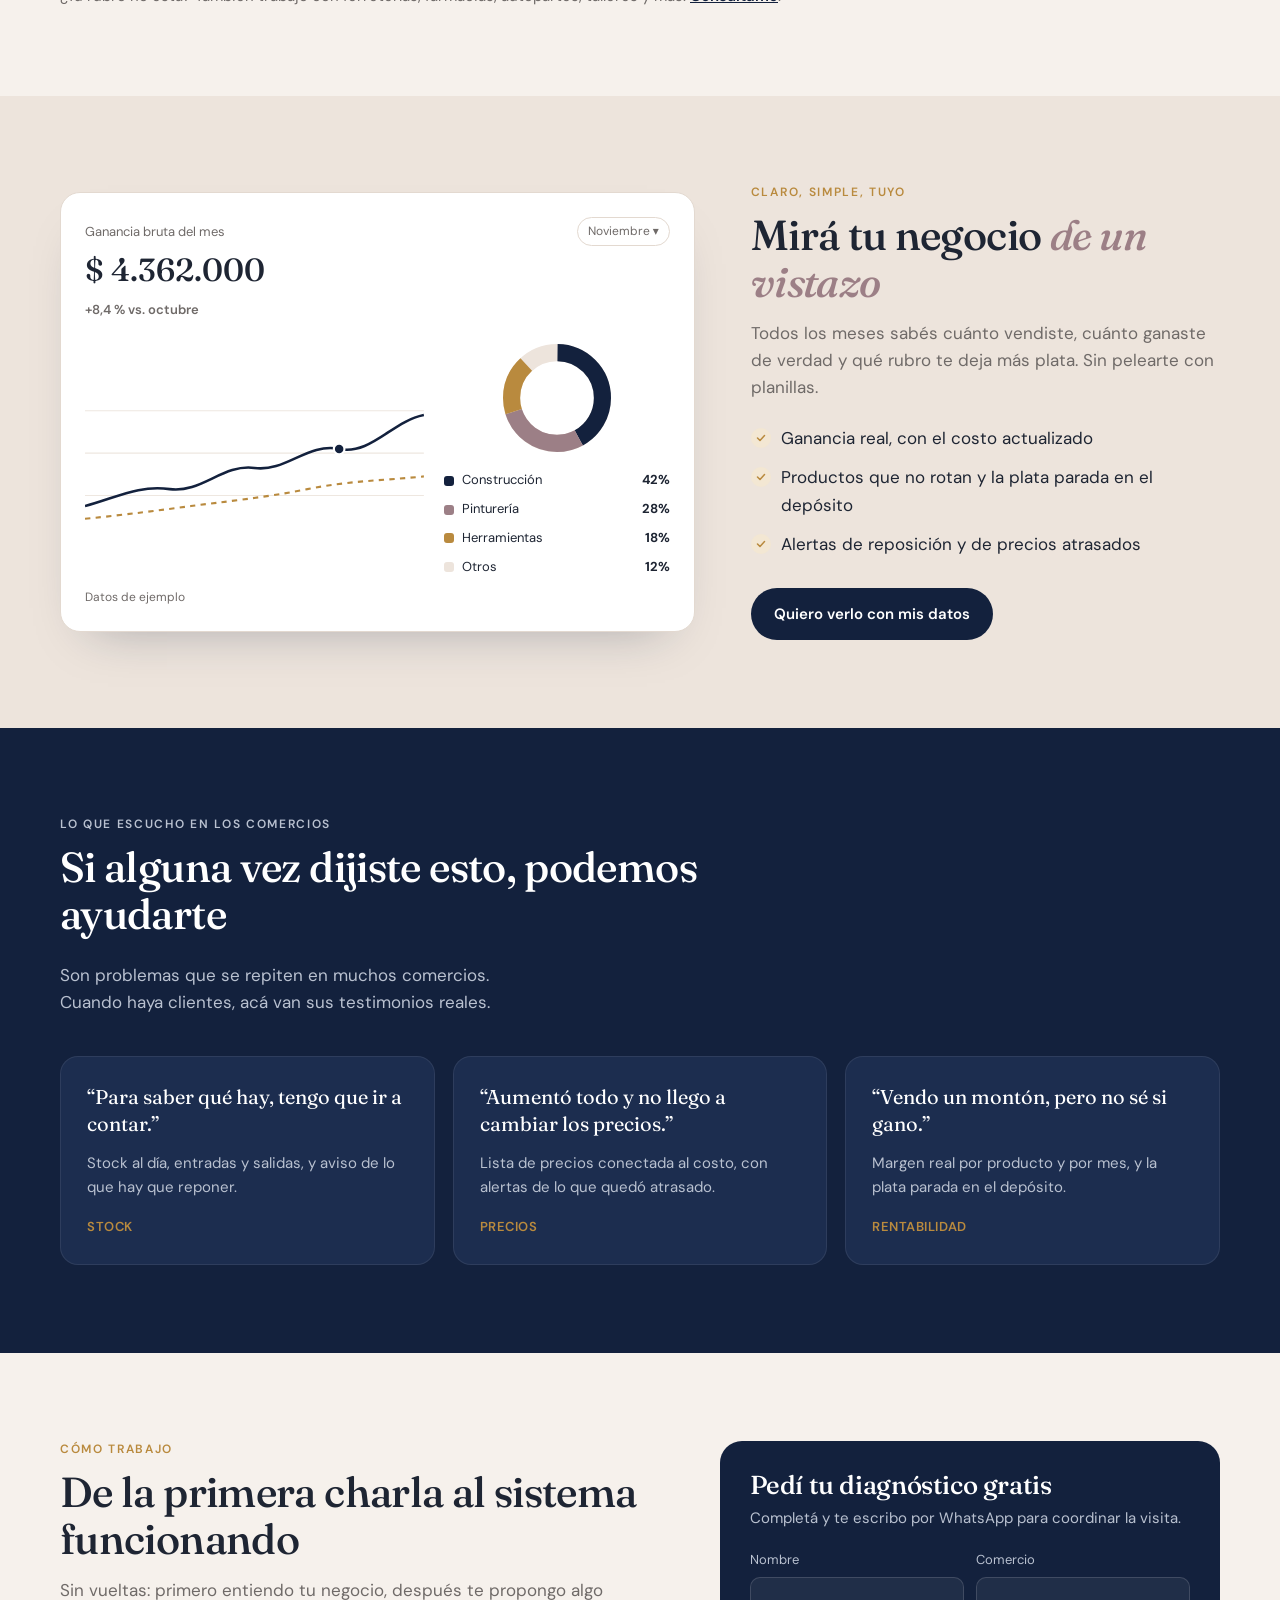
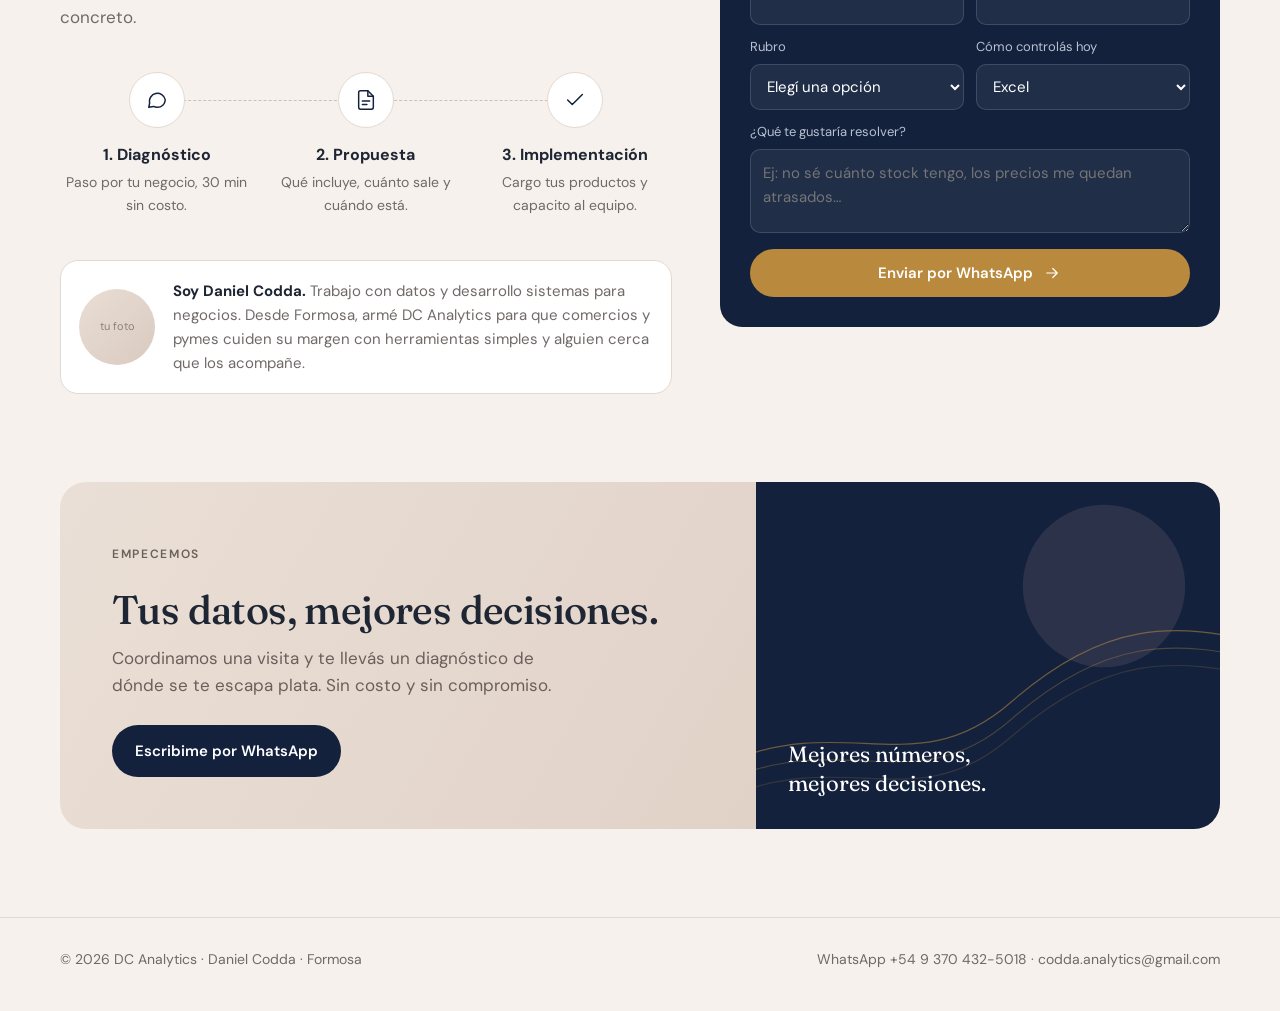
==== commit 258dab17: "feat: web abierta a comercios y pymes de cualquier rubro Formosa pasa a ser un dato (presencial en F" ====
--- a/index.html
+++ b/index.html
@@ -3,11 +3,11 @@
 <head>
 <meta charset="utf-8">
 <meta name="viewport" content="width=device-width, initial-scale=1">
-<title>DC Analytics · Stock y rentabilidad para comercios de Formosa</title>
-<meta name="description" content="Sistemas de stock, ventas y rentabilidad a medida para comercios y distribuidoras de Formosa. Pedí tu diagnóstico gratis.">
+<title>DC Analytics · Stock, ventas y rentabilidad para comercios y pymes</title>
+<meta name="description" content="Sistemas de stock, ventas y rentabilidad a medida para comercios y pymes. Atención presencial en Formosa y remota en todo el país. Pedí tu diagnóstico gratis.">
 <meta name="theme-color" content="#13213D">
 <meta property="og:title" content="DC Analytics · Tus números en orden, tus márgenes a salvo">
-<meta property="og:description" content="Stock, ventas y rentabilidad a medida para comercios y distribuidoras de Formosa.">
+<meta property="og:description" content="Stock, ventas y rentabilidad a medida para comercios y pymes.">
 <meta property="og:image" content="assets/og-image.png">
 <meta property="og:type" content="website">
 <link rel="icon" type="image/svg+xml" href="assets/favicon.svg">
@@ -33,7 +33,7 @@
       <div>
         <p class="kicker">Stock · Precios · Rentabilidad</p>
         <h1>Tus números en orden, <em>tus márgenes a salvo.</em></h1>
-        <p class="lead">Armo sistemas de stock, ventas y rentabilidad a medida para comercios y distribuidoras de Formosa. Cuando aumenta un proveedor, ves al instante qué precios quedaron atrasados.</p>
+        <p class="lead">Armo sistemas de stock, ventas y rentabilidad a medida para comercios y pymes. Cuando aumenta un proveedor, ves al instante qué precios quedaron atrasados.</p>
         <div class="hero-ctas">
           <a class="btn btn-dark" href="#contacto">Pedí tu diagnóstico gratis
             <svg class="ico" viewBox="0 0 24 24"><path d="M5 12h14M13 6l6 6-6 6"/></svg></a>
@@ -84,7 +84,7 @@
       <div><span class="ib"><svg class="ico" viewBox="0 0 24 24"><path d="M21 8l-9-5-9 5v8l9 5 9-5V8Z"/><path d="M3 8l9 5 9-5M12 13v8"/></svg></span><p><b>Stock al día</b><span>Sin salir a contar.</span></p></div>
       <div><span class="ib"><svg class="ico" viewBox="0 0 24 24"><path d="M20.6 13.4l-7.2 7.2a2 2 0 0 1-2.8 0L3 13V3h10l7.6 7.6a2 2 0 0 1 0 2.8Z"/><circle cx="7.5" cy="7.5" r="1.5"/></svg></span><p><b>Precios al costo</b><span>Aviso cuando quedan atrás.</span></p></div>
       <div><span class="ib"><svg class="ico" viewBox="0 0 24 24"><path d="M3 3v18h18"/><path d="M7 15l4-4 3 3 5-6"/></svg></span><p><b>Margen real</b><span>Por producto y por mes.</span></p></div>
-      <div><span class="ib"><svg class="ico" viewBox="0 0 24 24"><path d="M12 21s-7-4.4-7-11a7 7 0 0 1 14 0c0 6.6-7 11-7 11Z"/><circle cx="12" cy="10" r="2.5"/></svg></span><p><b>Atención local</b><span>Voy a tu negocio en Formosa.</span></p></div>
+      <div><span class="ib"><svg class="ico" viewBox="0 0 24 24"><path d="M12 21s-7-4.4-7-11a7 7 0 0 1 14 0c0 6.6-7 11-7 11Z"/><circle cx="12" cy="10" r="2.5"/></svg></span><p><b>Cerca tuyo</b><span>Presencial en Formosa, remoto en todo el país.</span></p></div>
     </div>
   </div></section>
 
@@ -92,18 +92,19 @@
   <section id="rubros" style="padding-top:40px"><div class="wrap">
     <div class="head">
       <div><p class="kicker">Para cada negocio</p><h2>Pensado para cómo trabaja tu rubro</h2></div>
-      <p>No es un programa enlatado: parto de una base probada y la adapto a tus productos, proveedores y forma de vender.</p>
+      <p>Sirve para casi cualquier negocio que compra y vende. No es un programa enlatado: parto de una base probada y la adapto a tus productos, proveedores y forma de vender.</p>
     </div>
     <div class="rubros">
-      <article class="rubro"><div class="ph">Foto: góndola o mostrador de ferretería<span class="badge"><svg class="ico" viewBox="0 0 24 24"><path d="M14.7 6.3a4 4 0 0 0-5.4 5.4L3 18l3 3 6.3-6.3a4 4 0 0 0 5.4-5.4l-2.5 2.5-2.4-.6-.6-2.4 2.5-2.5Z"/></svg></span></div>
-        <div class="tx"><h3>Ferreterías y corralones</h3><p>Miles de artículos, listas de proveedores que cambian todo el tiempo.</p></div></article>
-      <article class="rubro"><div class="ph">Foto: depósito con pallets<span class="badge"><svg class="ico" viewBox="0 0 24 24"><path d="M1 3h15v13H1zM16 8h4l3 3v5h-7"/><circle cx="5.5" cy="18.5" r="2"/><circle cx="18.5" cy="18.5" r="2"/></svg></span></div>
-        <div class="tx"><h3>Distribuidoras</h3><p>Stock en varios depósitos, márgenes finos y muchos clientes.</p></div></article>
-      <article class="rubro"><div class="ph">Foto: repuestos en estanterías<span class="badge"><svg class="ico" viewBox="0 0 24 24"><circle cx="12" cy="12" r="3"/><path d="M19.4 15a1.7 1.7 0 0 0 .3 1.8l.1.1a2 2 0 1 1-2.8 2.8l-.1-.1a1.7 1.7 0 0 0-1.8-.3 1.7 1.7 0 0 0-1 1.5V21a2 2 0 0 1-4 0v-.1a1.7 1.7 0 0 0-1.1-1.5 1.7 1.7 0 0 0-1.8.3l-.1.1a2 2 0 1 1-2.8-2.8l.1-.1a1.7 1.7 0 0 0 .3-1.8 1.7 1.7 0 0 0-1.5-1H3a2 2 0 0 1 0-4h.1a1.7 1.7 0 0 0 1.5-1.1 1.7 1.7 0 0 0-.3-1.8l-.1-.1a2 2 0 1 1 2.8-2.8l.1.1a1.7 1.7 0 0 0 1.8.3H9a1.7 1.7 0 0 0 1-1.5V3a2 2 0 0 1 4 0v.1a1.7 1.7 0 0 0 1 1.5 1.7 1.7 0 0 0 1.8-.3l.1-.1a2 2 0 1 1 2.8 2.8l-.1.1a1.7 1.7 0 0 0-.3 1.8V9a1.7 1.7 0 0 0 1.5 1H21a2 2 0 0 1 0 4h-.1a1.7 1.7 0 0 0-1.5 1Z"/></svg></span></div>
-        <div class="tx"><h3>Autopartes</h3><p>Códigos, equivalencias y productos que rotan muy distinto.</p></div></article>
-      <article class="rubro"><div class="ph">Foto: almacén o autoservicio<span class="badge"><svg class="ico" viewBox="0 0 24 24"><circle cx="9" cy="21" r="1"/><circle cx="20" cy="21" r="1"/><path d="M1 1h4l2.7 13.4a2 2 0 0 0 2 1.6h9.7a2 2 0 0 0 2-1.6L23 6H6"/></svg></span></div>
-        <div class="tx"><h3>Almacenes y autoservicios</h3><p>Mucho volumen, precios que hay que mover seguido.</p></div></article>
-    </div>
+      <article class="rubro"><div class="ph">Foto: góndola o estantería con mercadería<span class="badge"><svg class="ico" viewBox="0 0 24 24"><circle cx="9" cy="21" r="1"/><circle cx="20" cy="21" r="1"/><path d="M1 1h4l2.7 13.4a2 2 0 0 0 2 1.6h9.7a2 2 0 0 0 2-1.6L23 6H6"/></svg></span></div>
+        <div class="tx"><h3>Almacenes y kioscos</h3><p>Mucho volumen y precios que hay que mover seguido.</p></div></article>
+      <article class="rubro"><div class="ph">Foto: percheros o estantes con ropa<span class="badge"><svg class="ico" viewBox="0 0 24 24"><path d="M20.4 3.5 16 2a4 4 0 0 1-8 0L3.6 3.5a2 2 0 0 0-1.3 2.2l.6 3.5a1 1 0 0 0 1 .8H6v10a2 2 0 0 0 2 2h8a2 2 0 0 0 2-2V10h2.1a1 1 0 0 0 1-.8l.6-3.5a2 2 0 0 0-1.3-2.2Z"/></svg></span></div>
+        <div class="tx"><h3>Ropa y calzado</h3><p>Talles, colores y temporadas: qué se vende y qué queda colgado.</p></div></article>
+      <article class="rubro"><div class="ph">Foto: barra o mostrador (sin gente)<span class="badge"><svg class="ico" viewBox="0 0 24 24"><path d="M17 8h1a4 4 0 1 1 0 8h-1"/><path d="M3 8h14v9a4 4 0 0 1-4 4H7a4 4 0 0 1-4-4Z"/><path d="M6 2v2M10 2v2M14 2v2"/></svg></span></div>
+        <div class="tx"><h3>Gastronomía</h3><p>Cafeterías, bares y panaderías: el costo real de cada producto.</p></div></article>
+      <article class="rubro"><div class="ph">Foto: depósito con mercadería<span class="badge"><svg class="ico" viewBox="0 0 24 24"><path d="M1 3h15v13H1zM16 8h4l3 3v5h-7"/><circle cx="5.5" cy="18.5" r="2"/><circle cx="18.5" cy="18.5" r="2"/></svg></span></div>
+        <div class="tx"><h3>Distribuidoras y mayoristas</h3><p>Stock en depósito, márgenes finos y listas que cambian seguido.</p></div></article>
+    </div>
+    <p class="more">¿Tu rubro no está? También trabajo con ferreterías, farmacias, autopartes, talleres y más. <a href="#contacto">Consultame</a>.</p>
   </div></section>
 
   <!-- VISUALIZÁ (GRID: panel con gráfico a la izquierda, texto a la derecha) -->
@@ -176,7 +177,7 @@
       </div>
       <div class="about">
         <div class="av">tu foto</div>
-        <p><b>Soy Daniel Codda.</b> Trabajo con datos y desarrollo sistemas para negocios. Armé DC Analytics para que los comercios de Formosa cuiden su margen con herramientas simples y alguien de acá que los acompañe.</p>
+        <p><b>Soy Daniel Codda.</b> Trabajo con datos y desarrollo sistemas para negocios. Desde Formosa, armé DC Analytics para que comercios y pymes cuiden su margen con herramientas simples y alguien cerca que los acompañe.</p>
       </div>
     </div>
 
--- a/styles.css
+++ b/styles.css
@@ -186,4 +186,6 @@
   .cta-box .tx{padding:32px 22px}
   .nav .btn{display:none}
 }
+.more{margin-top:24px;color:var(--soft);font-size:15px}
+.more a{color:var(--navy);font-weight:600}
 [hidden]{display:none!important}
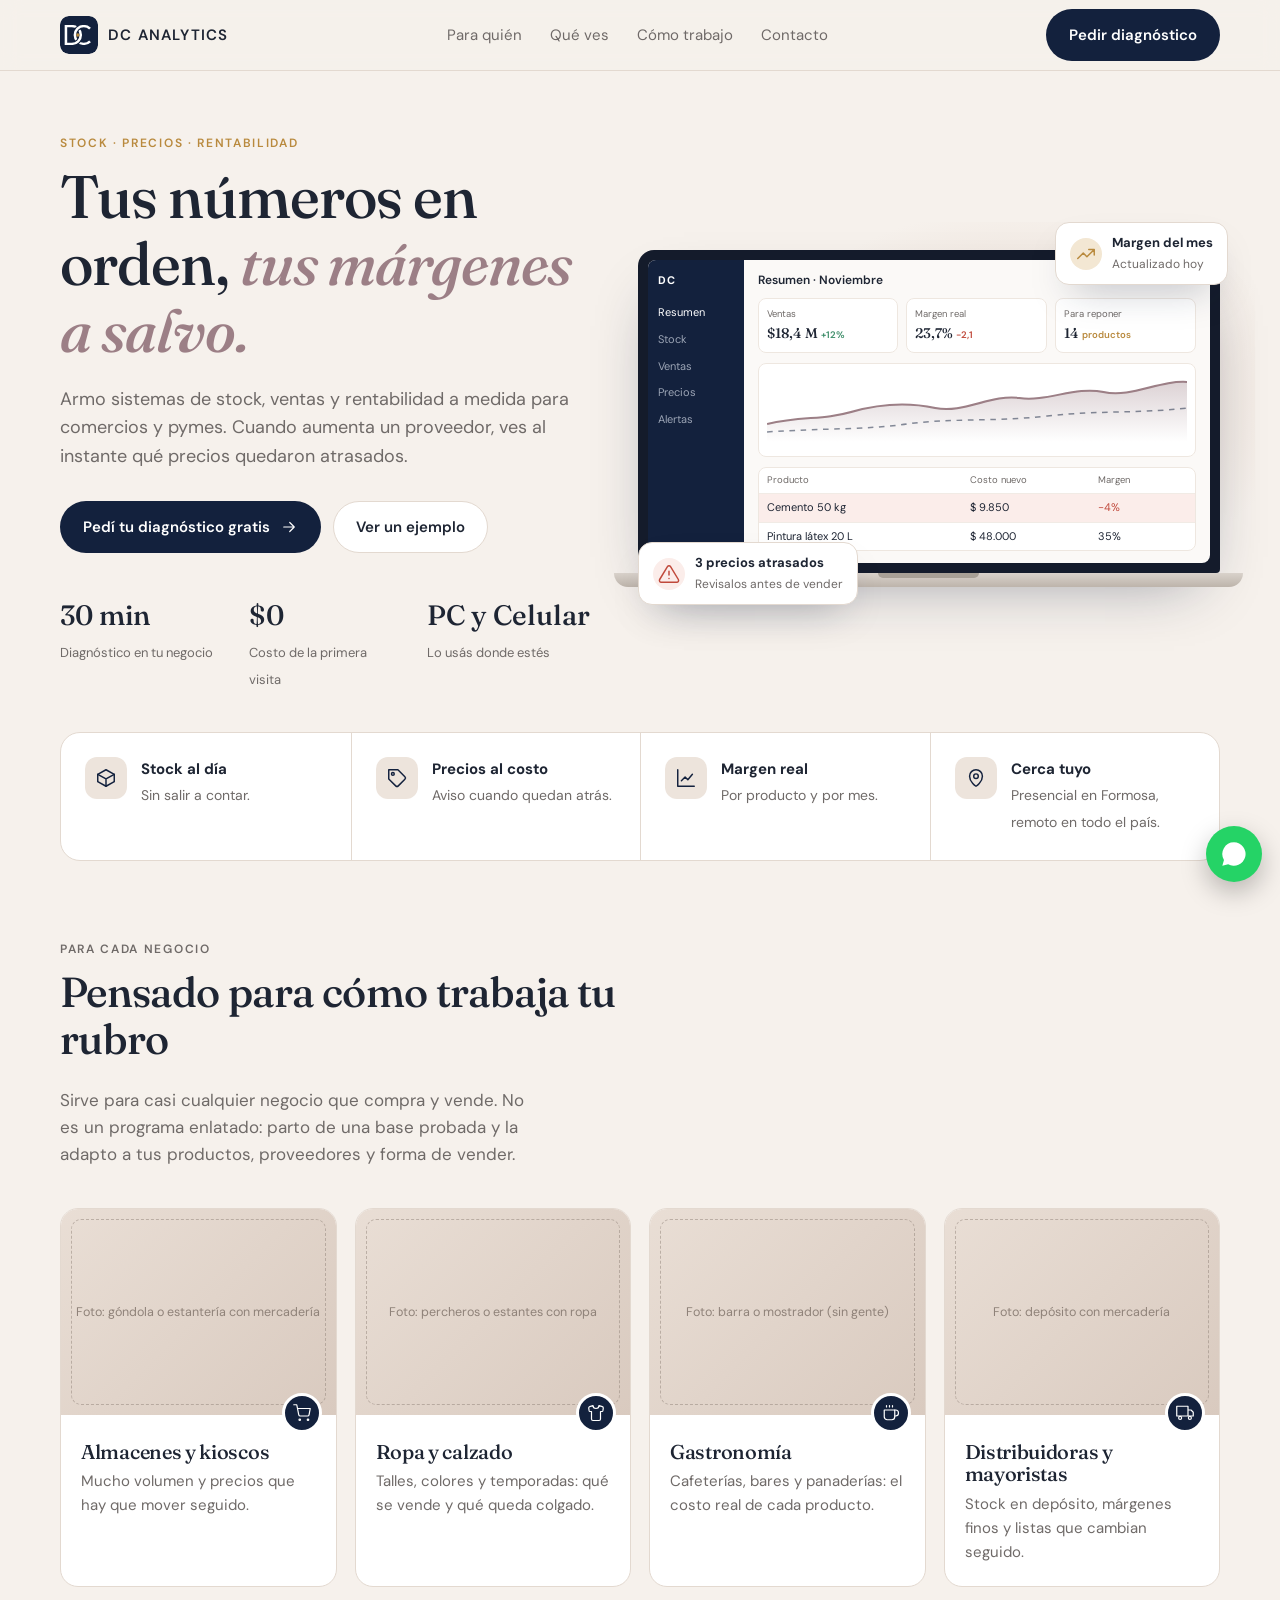
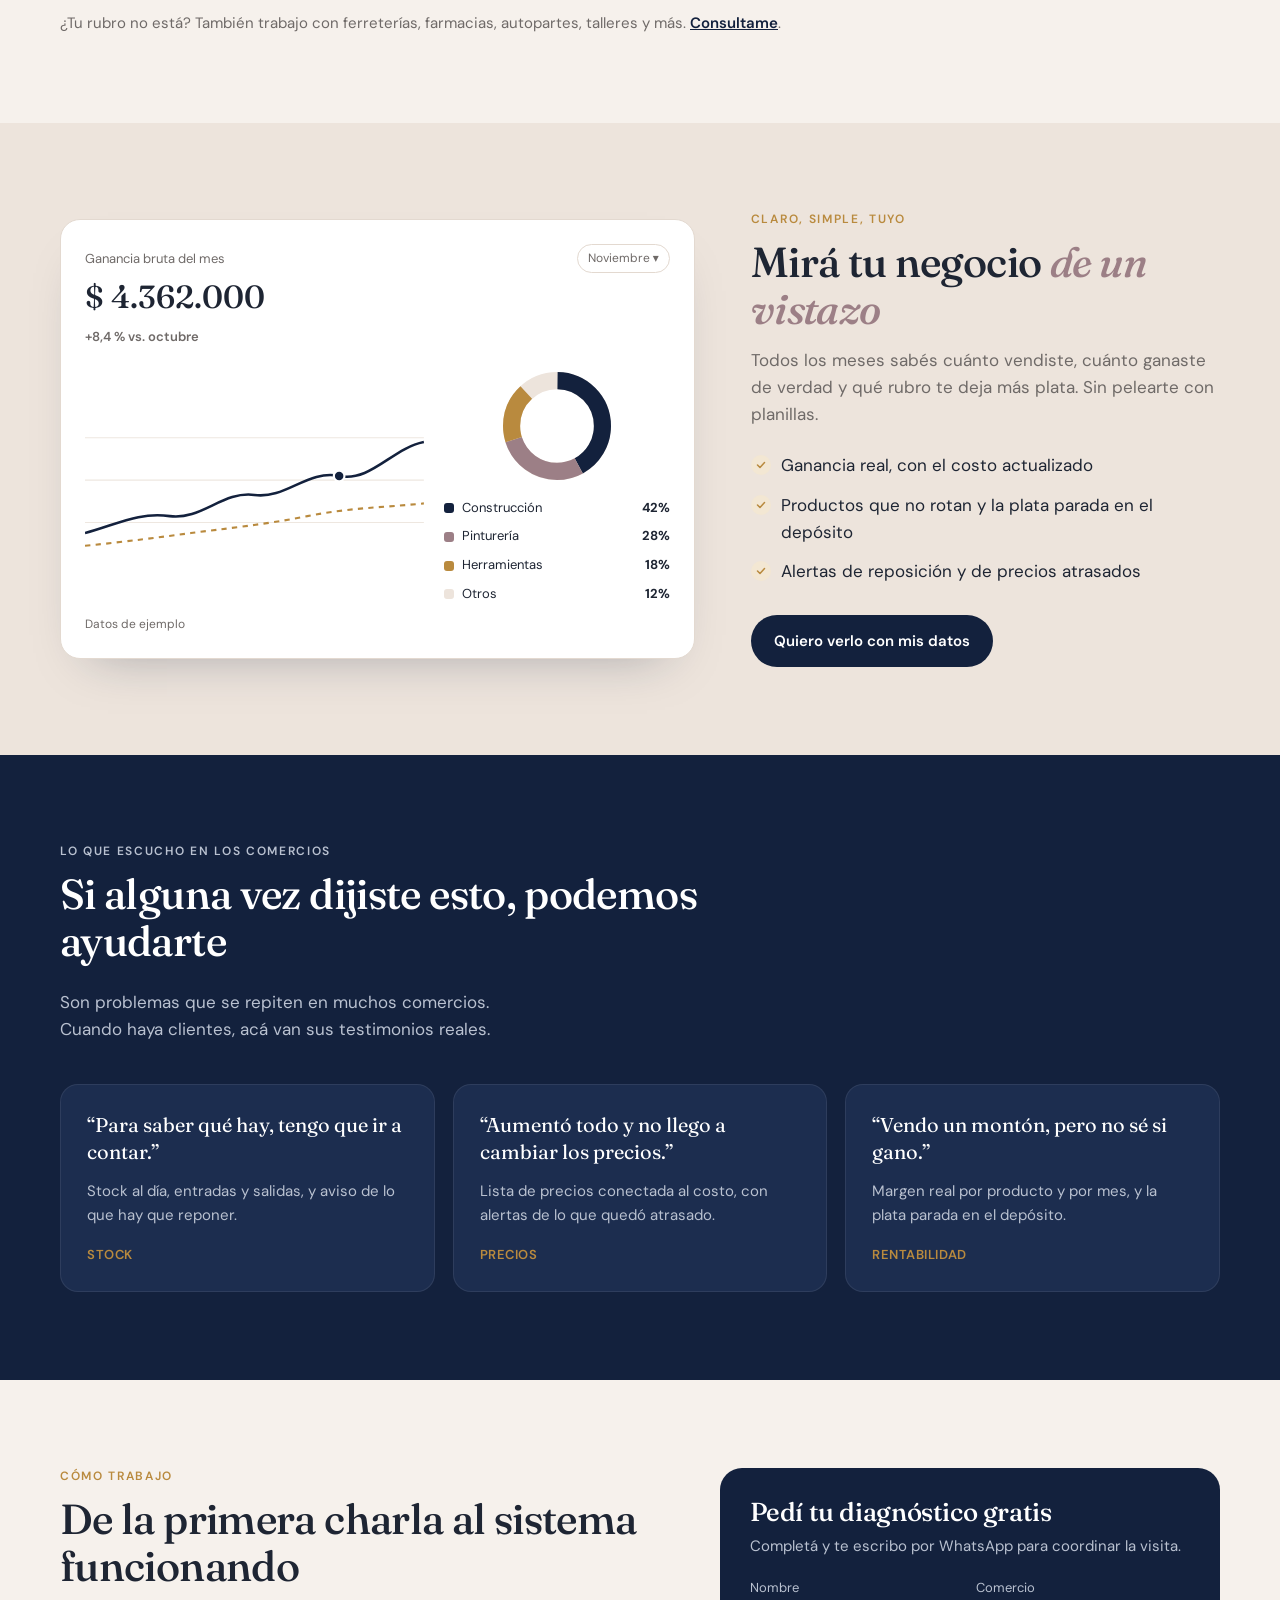
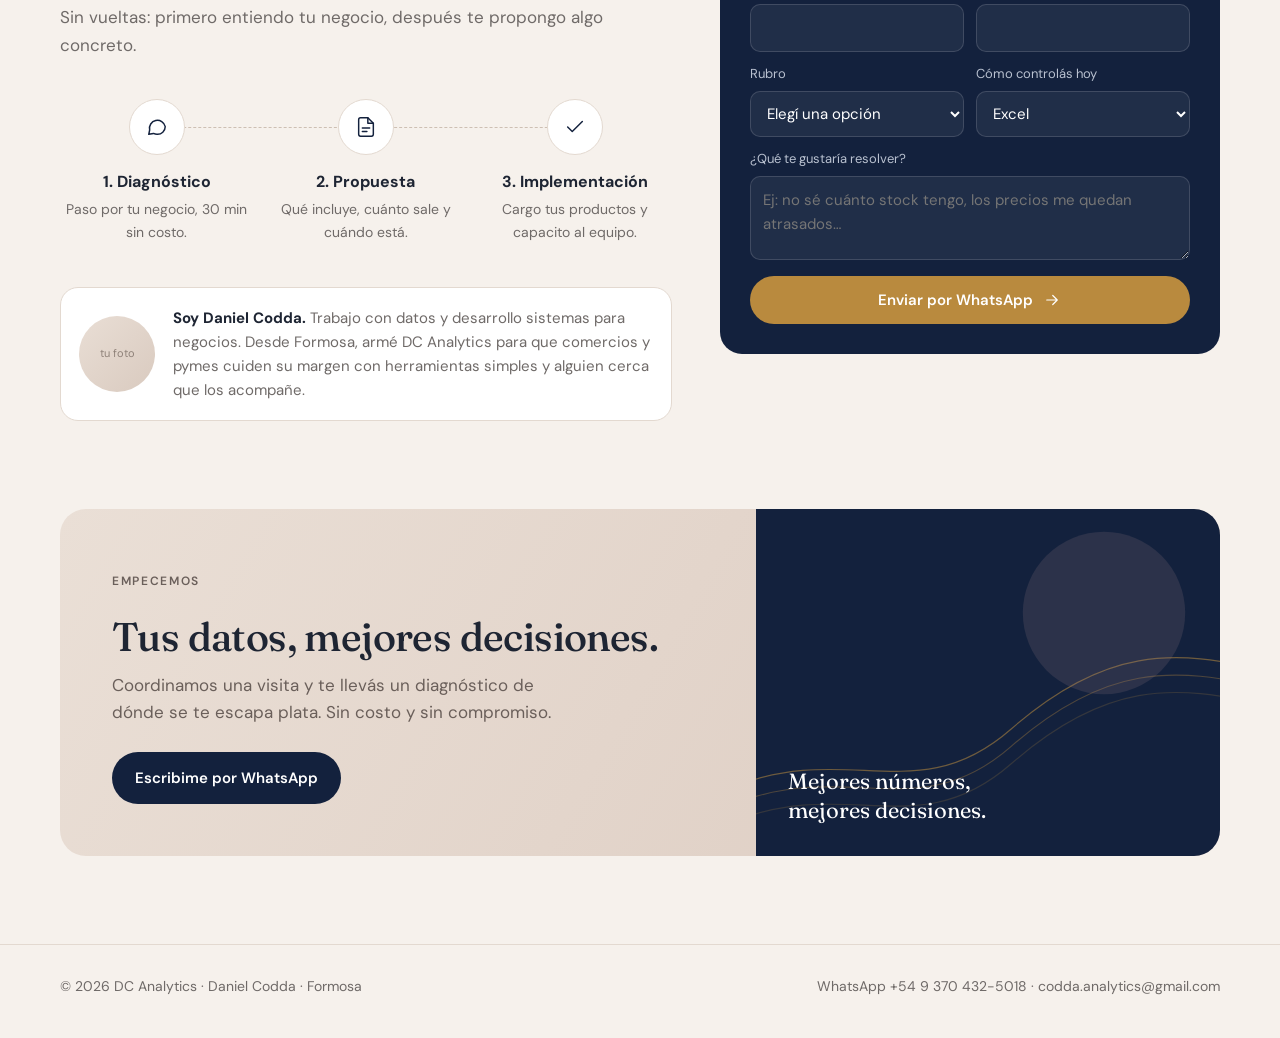
==== commit fb99e585: "fix: "PC y Celular" en los datos del inicio, alineado en celulares Co-Authored-By: Claude Opus 5.5 <" ====
--- a/index.html
+++ b/index.html
@@ -42,7 +42,7 @@
         <div class="stats">
           <div><b>30 min</b><span>Diagnóstico en tu negocio</span></div>
           <div><b>$0</b><span>Costo de la primera visita</span></div>
-          <div><b>PC y cel</b><span>Lo usás donde estés</span></div>
+          <div><b>PC y Celular</b><span>Lo usás donde estés</span></div>
         </div>
       </div>
 
--- a/styles.css
+++ b/styles.css
@@ -174,8 +174,8 @@
 @media (max-width:600px){
   section{padding:64px 0}
   .hero{padding-top:36px}
-  .stats{gap:22px;grid-template-columns:repeat(3,1fr)}
-  .stats b{font-size:22px}
+  .stats{gap:16px;grid-template-columns:.8fr .7fr 1.3fr}
+  .stats b{font-size:21px;white-space:nowrap}
   .strip,.rubros{grid-template-columns:1fr}
   .strip div+div{border-left:0;border-top:1px solid var(--line)}
   .app{grid-template-columns:1fr}.side{display:none}
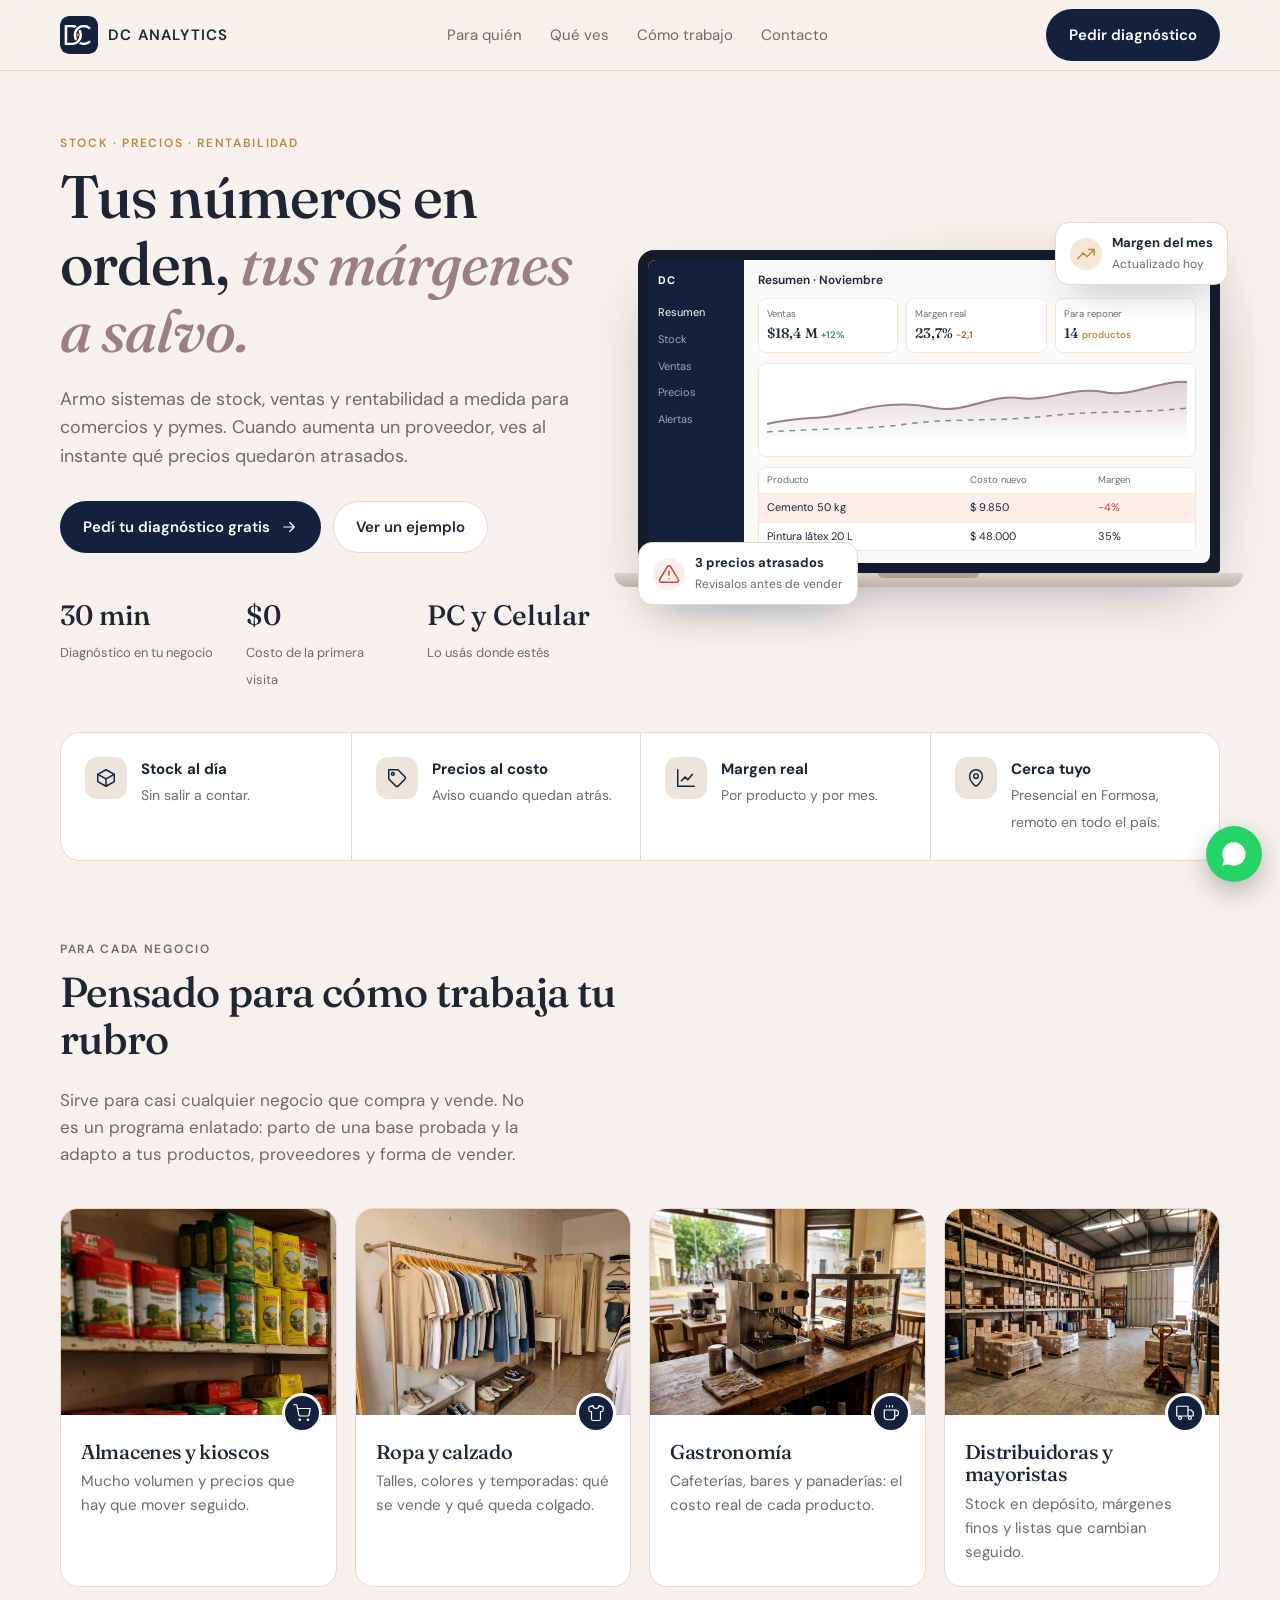
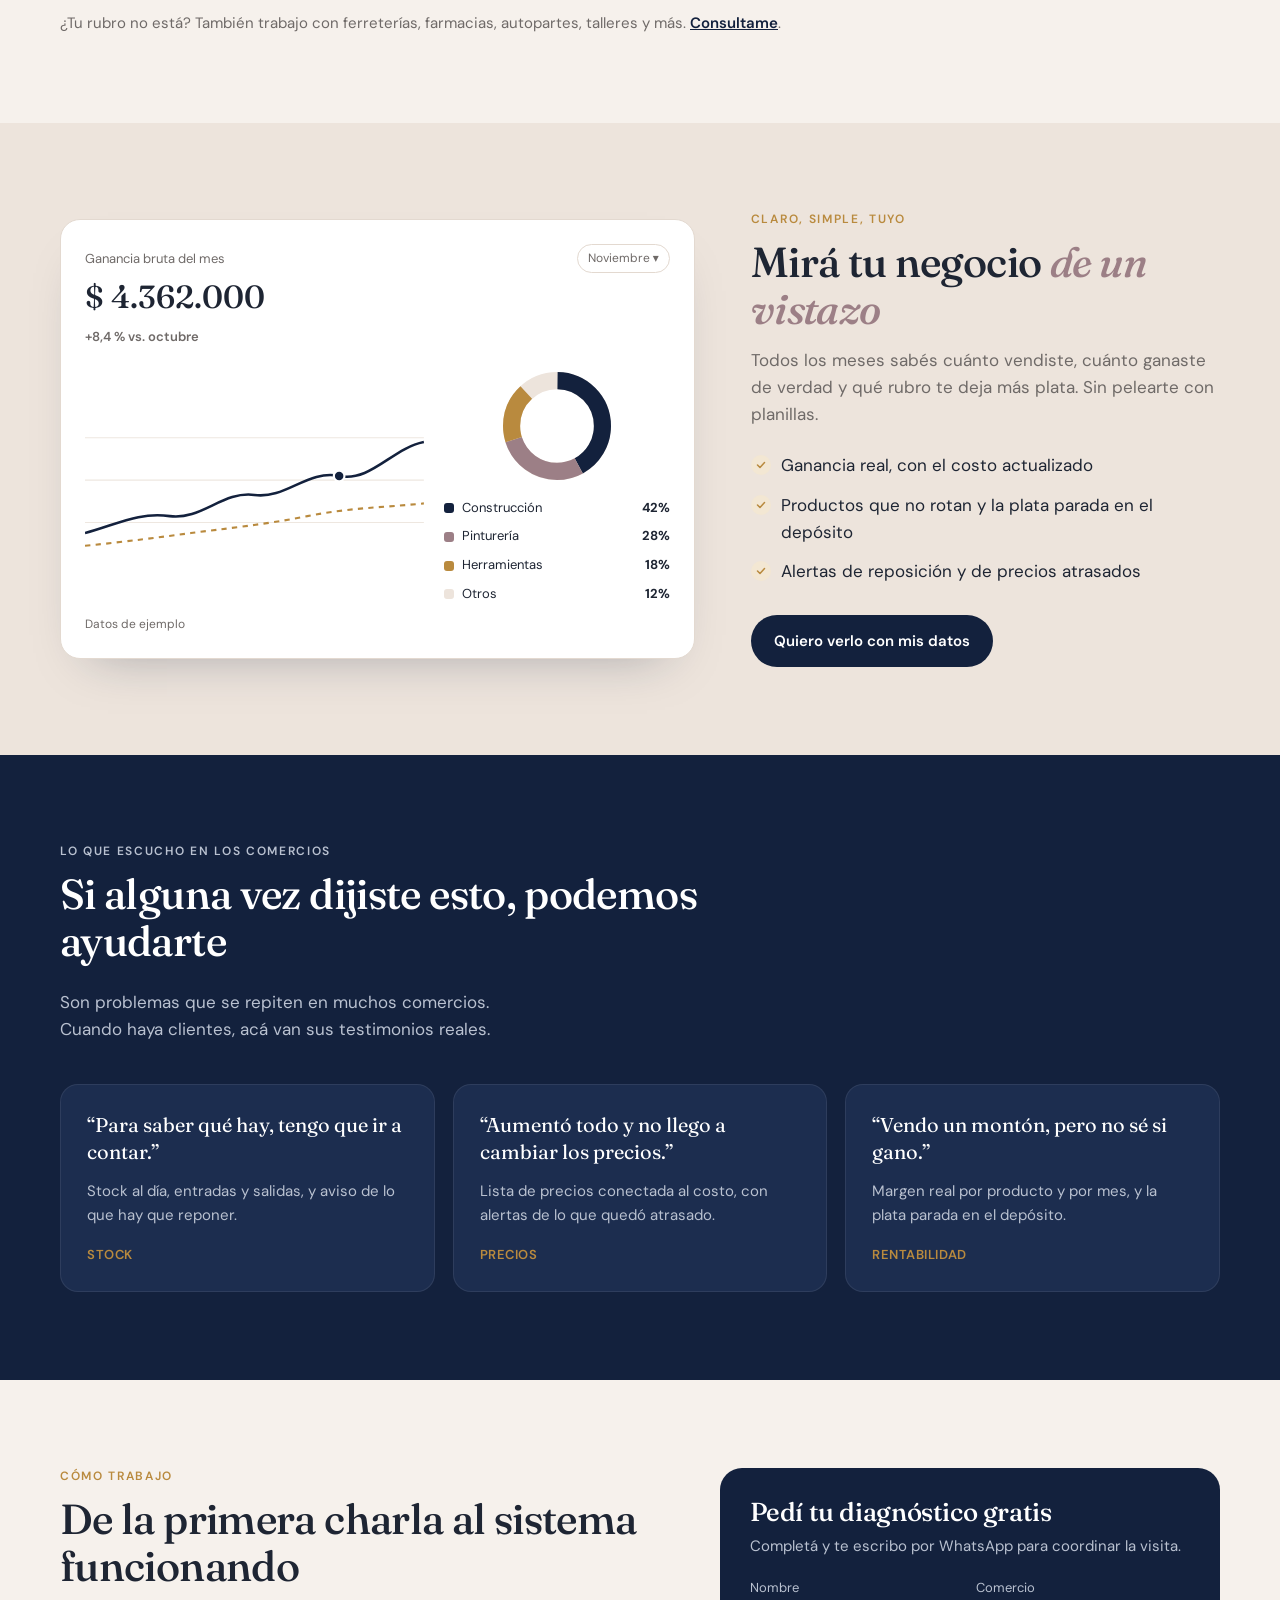
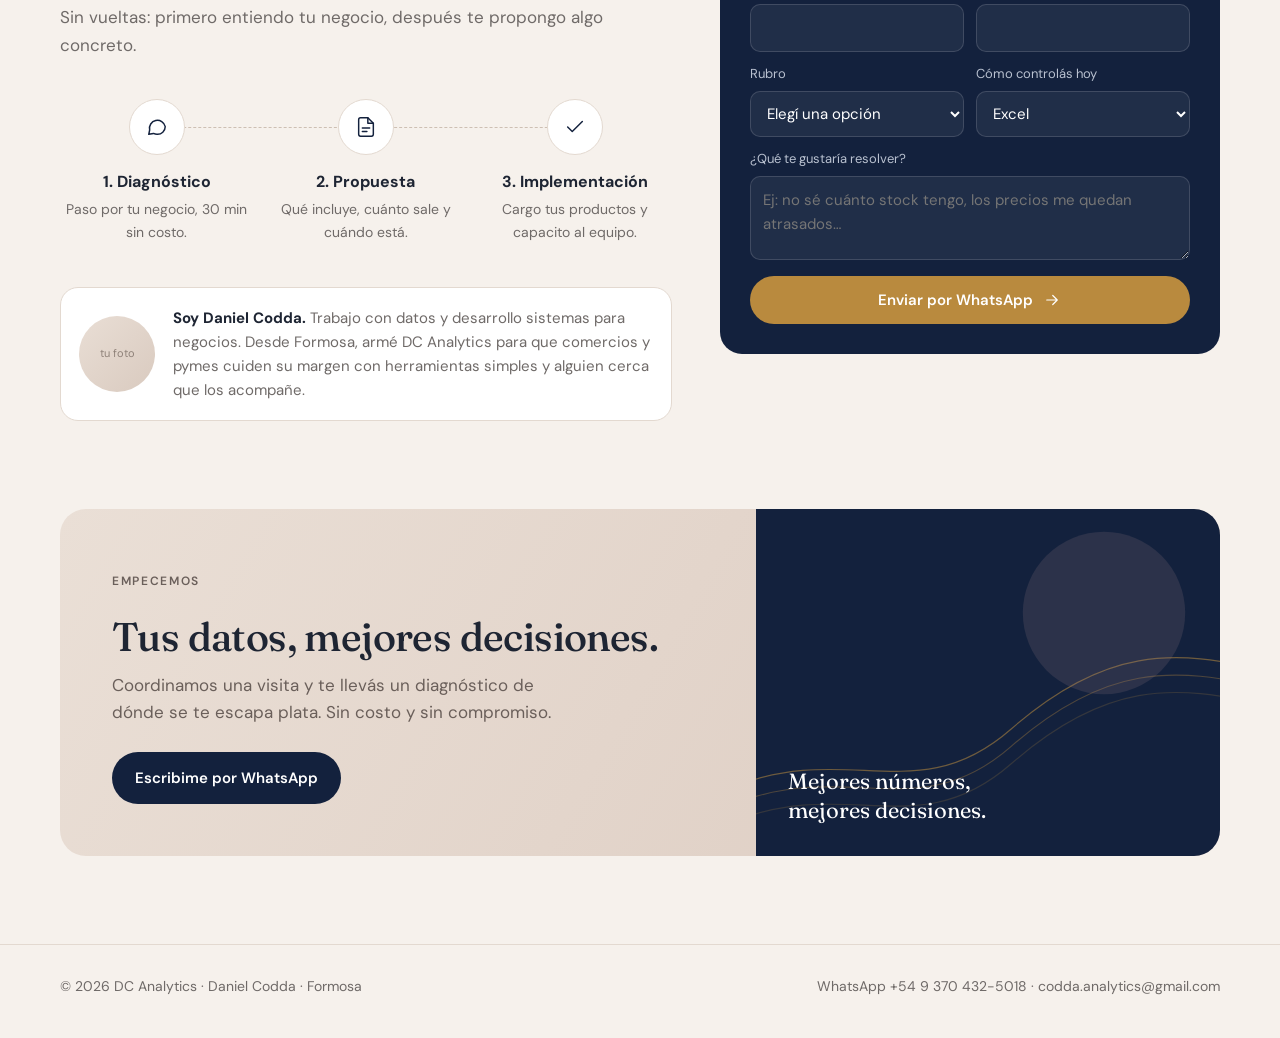
==== commit 374b2700: "feat: fotos de rubros (almacén, ropa, gastronomía y depósito) Imágenes generadas sin personas ni mar" ====
--- a/index.html
+++ b/index.html
@@ -95,13 +95,13 @@
       <p>Sirve para casi cualquier negocio que compra y vende. No es un programa enlatado: parto de una base probada y la adapto a tus productos, proveedores y forma de vender.</p>
     </div>
     <div class="rubros">
-      <article class="rubro"><div class="ph">Foto: góndola o estantería con mercadería<span class="badge"><svg class="ico" viewBox="0 0 24 24"><circle cx="9" cy="21" r="1"/><circle cx="20" cy="21" r="1"/><path d="M1 1h4l2.7 13.4a2 2 0 0 0 2 1.6h9.7a2 2 0 0 0 2-1.6L23 6H6"/></svg></span></div>
+      <article class="rubro"><div class="ph"><img src="assets/fotos/almacen.jpg" alt="Estantes de un almacén con paquetes de yerba mate" loading="lazy" width="960" height="720"><span class="badge"><svg class="ico" viewBox="0 0 24 24"><circle cx="9" cy="21" r="1"/><circle cx="20" cy="21" r="1"/><path d="M1 1h4l2.7 13.4a2 2 0 0 0 2 1.6h9.7a2 2 0 0 0 2-1.6L23 6H6"/></svg></span></div>
         <div class="tx"><h3>Almacenes y kioscos</h3><p>Mucho volumen y precios que hay que mover seguido.</p></div></article>
-      <article class="rubro"><div class="ph">Foto: percheros o estantes con ropa<span class="badge"><svg class="ico" viewBox="0 0 24 24"><path d="M20.4 3.5 16 2a4 4 0 0 1-8 0L3.6 3.5a2 2 0 0 0-1.3 2.2l.6 3.5a1 1 0 0 0 1 .8H6v10a2 2 0 0 0 2 2h8a2 2 0 0 0 2-2V10h2.1a1 1 0 0 0 1-.8l.6-3.5a2 2 0 0 0-1.3-2.2Z"/></svg></span></div>
+      <article class="rubro"><div class="ph"><img src="assets/fotos/ropa.jpg" alt="Perchero con remeras y jeans en una tienda de ropa" loading="lazy" width="960" height="720"><span class="badge"><svg class="ico" viewBox="0 0 24 24"><path d="M20.4 3.5 16 2a4 4 0 0 1-8 0L3.6 3.5a2 2 0 0 0-1.3 2.2l.6 3.5a1 1 0 0 0 1 .8H6v10a2 2 0 0 0 2 2h8a2 2 0 0 0 2-2V10h2.1a1 1 0 0 0 1-.8l.6-3.5a2 2 0 0 0-1.3-2.2Z"/></svg></span></div>
         <div class="tx"><h3>Ropa y calzado</h3><p>Talles, colores y temporadas: qué se vende y qué queda colgado.</p></div></article>
-      <article class="rubro"><div class="ph">Foto: barra o mostrador (sin gente)<span class="badge"><svg class="ico" viewBox="0 0 24 24"><path d="M17 8h1a4 4 0 1 1 0 8h-1"/><path d="M3 8h14v9a4 4 0 0 1-4 4H7a4 4 0 0 1-4-4Z"/><path d="M6 2v2M10 2v2M14 2v2"/></svg></span></div>
+      <article class="rubro"><div class="ph"><img src="assets/fotos/gastronomia.jpg" alt="Barra de una cafetería con máquina de café y vitrina de medialunas" loading="lazy" width="960" height="720"><span class="badge"><svg class="ico" viewBox="0 0 24 24"><path d="M17 8h1a4 4 0 1 1 0 8h-1"/><path d="M3 8h14v9a4 4 0 0 1-4 4H7a4 4 0 0 1-4-4Z"/><path d="M6 2v2M10 2v2M14 2v2"/></svg></span></div>
         <div class="tx"><h3>Gastronomía</h3><p>Cafeterías, bares y panaderías: el costo real de cada producto.</p></div></article>
-      <article class="rubro"><div class="ph">Foto: depósito con mercadería<span class="badge"><svg class="ico" viewBox="0 0 24 24"><path d="M1 3h15v13H1zM16 8h4l3 3v5h-7"/><circle cx="5.5" cy="18.5" r="2"/><circle cx="18.5" cy="18.5" r="2"/></svg></span></div>
+      <article class="rubro"><div class="ph"><img src="assets/fotos/deposito.jpg" alt="Depósito con estanterías, cajas y pallets" loading="lazy" width="960" height="720"><span class="badge"><svg class="ico" viewBox="0 0 24 24"><path d="M1 3h15v13H1zM16 8h4l3 3v5h-7"/><circle cx="5.5" cy="18.5" r="2"/><circle cx="18.5" cy="18.5" r="2"/></svg></span></div>
         <div class="tx"><h3>Distribuidoras y mayoristas</h3><p>Stock en depósito, márgenes finos y listas que cambian seguido.</p></div></article>
     </div>
     <p class="more">¿Tu rubro no está? También trabajo con ferreterías, farmacias, autopartes, talleres y más. <a href="#contacto">Consultame</a>.</p>
--- a/styles.css
+++ b/styles.css
@@ -38,8 +38,8 @@
 .hero h1 em{font-style:italic;color:var(--rose)}
 .hero p.lead{margin-top:20px;font-size:18px;color:var(--soft);max-width:30em}
 .hero-ctas{display:flex;gap:12px;flex-wrap:wrap;margin-top:30px}
-.stats{display:grid;grid-template-columns:repeat(3,auto);gap:36px;margin-top:40px;justify-content:start}
-.stats b{display:block;font-family:var(--serif);font-size:28px;font-weight:500}
+.stats{display:grid;grid-template-columns:repeat(3,auto);gap:clamp(18px,2.6vw,36px);margin-top:40px;justify-content:start}
+.stats b{display:block;font-family:var(--serif);font-size:28px;font-weight:500;white-space:nowrap}
 .stats span{font-size:13px;color:var(--soft)}
 
 /* Laptop mockup */
@@ -186,6 +186,9 @@
   .cta-box .tx{padding:32px 22px}
   .nav .btn{display:none}
 }
+.ph img{position:absolute;inset:0;width:100%;height:100%;object-fit:cover}
+.ph:has(img){background:var(--sand)}
+.ph:has(img)::after{display:none}
 .more{margin-top:24px;color:var(--soft);font-size:15px}
 .more a{color:var(--navy);font-weight:600}
 [hidden]{display:none!important}
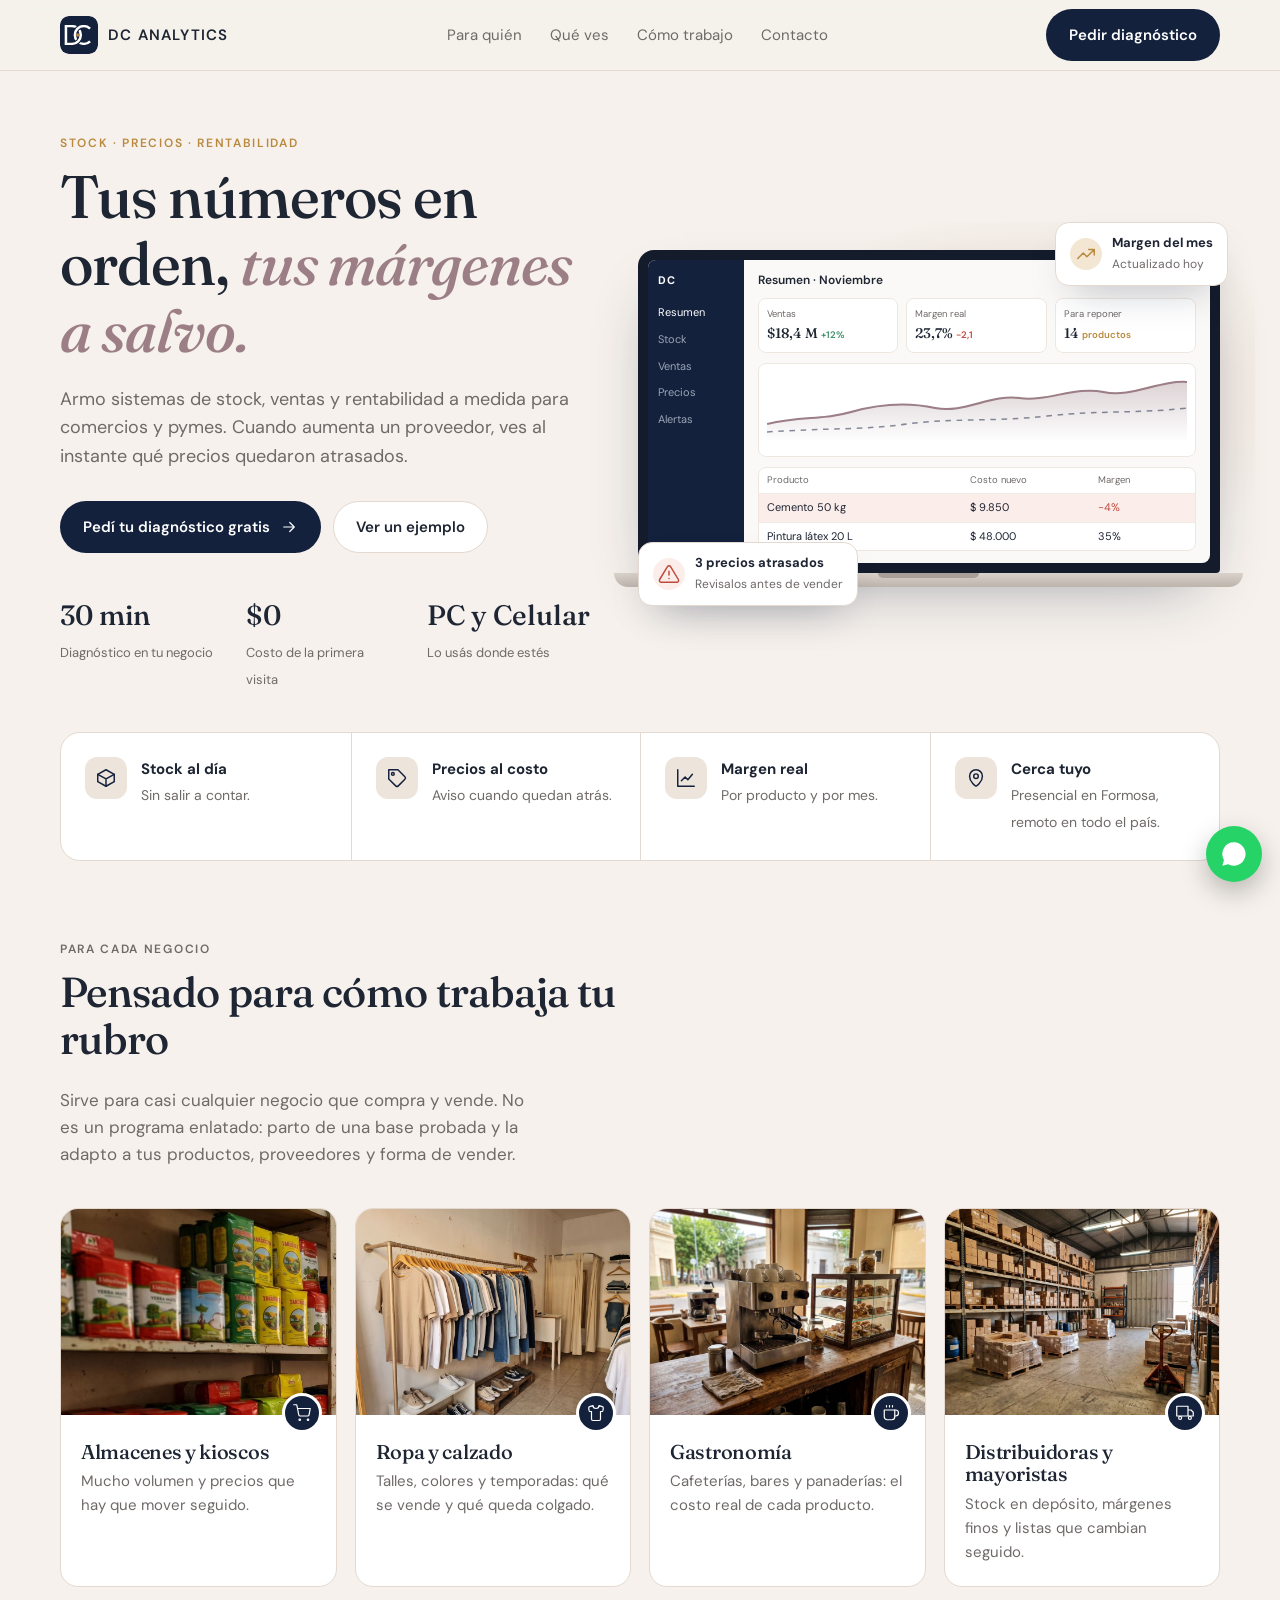
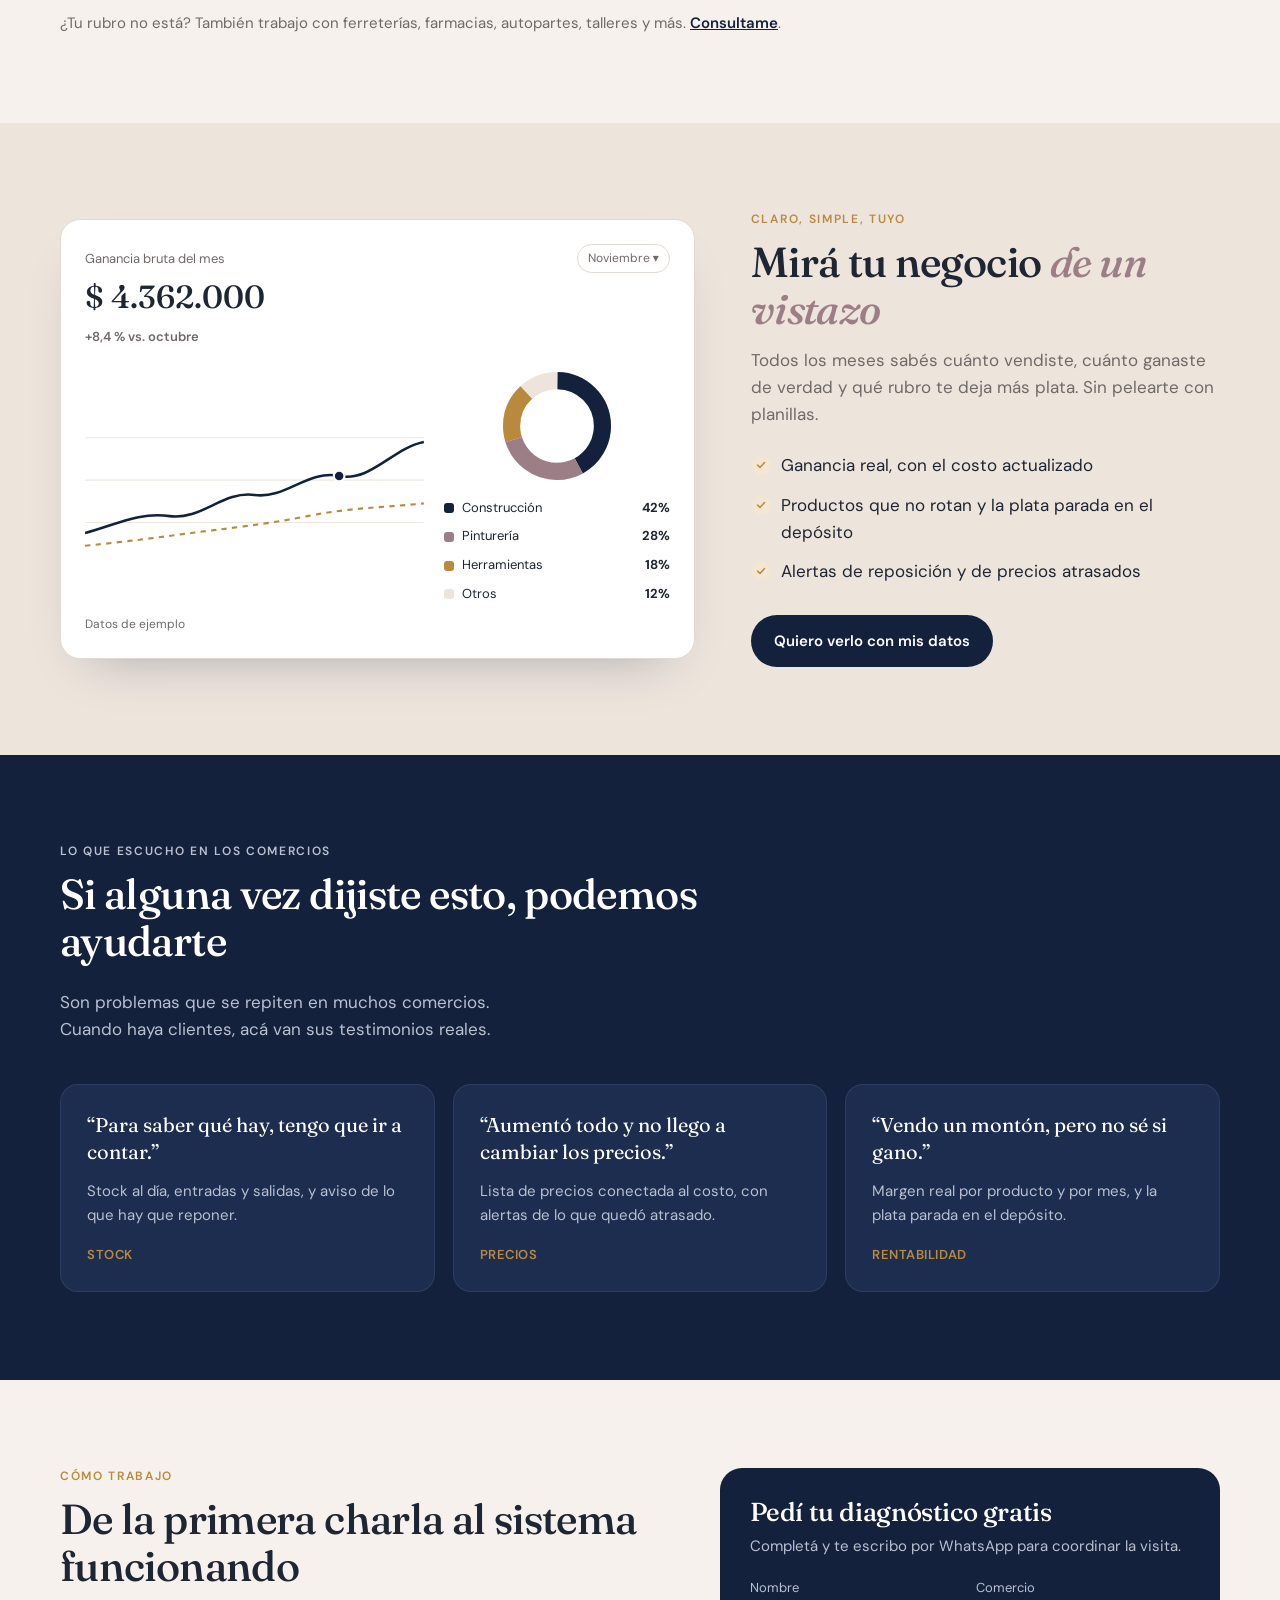
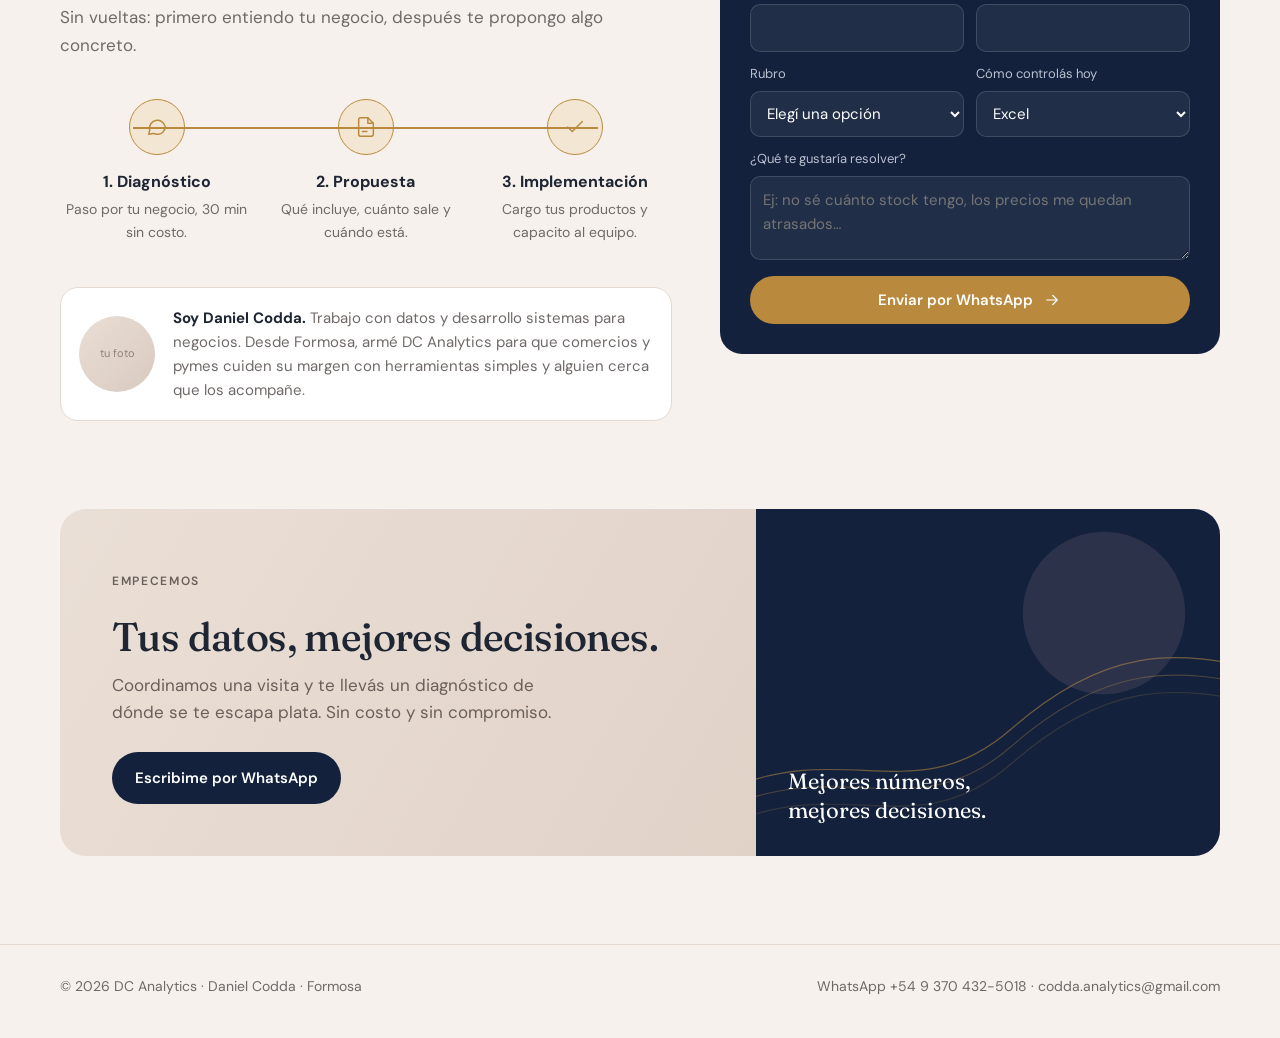
==== commit 32f93ae4: "feat: animaciones sutiles en la web - Laptop del inicio en vivo: el gráfico se dibuja, los números s" ====
--- a/index.html
+++ b/index.html
@@ -17,6 +17,7 @@
 <link rel="preconnect" href="https://fonts.gstatic.com" crossorigin>
 <link href="https://fonts.googleapis.com/css2?family=Fraunces:opsz,wght@9..144,400;9..144,500;9..144,600&family=DM+Sans:wght@400;500;600&display=swap" rel="stylesheet">
 <link rel="stylesheet" href="styles.css">
+<script>document.documentElement.classList.add("js")</script>
 </head>
 <body>
 
@@ -53,16 +54,16 @@
             <div class="main">
               <h4>Resumen · Noviembre</h4>
               <div class="k">
-                <div><small>Ventas</small><strong>$18,4 M</strong> <i class="g">+12%</i></div>
-                <div><small>Margen real</small><strong>23,7%</strong> <i class="r">−2,1</i></div>
-                <div><small>Para reponer</small><strong>14</strong> <i style="color:var(--gold)">productos</i></div>
+                <div><small>Ventas</small><strong data-to="18.4" data-dec="1" data-pre="$" data-suf=" M">$18,4 M</strong> <i class="g">+12%</i></div>
+                <div><small>Margen real</small><strong data-to="23.7" data-dec="1" data-suf="%">23,7%</strong> <i class="r">−2,1</i></div>
+                <div><small>Para reponer</small><strong data-to="14">14</strong> <i style="color:var(--gold)">productos</i></div>
               </div>
               <div class="chart">
                 <svg viewBox="0 0 300 70" width="100%" height="70" preserveAspectRatio="none" aria-hidden="true">
                   <defs><linearGradient id="ga" x1="0" x2="0" y1="0" y2="1"><stop offset="0" stop-color="#9C7F86" stop-opacity=".35"/><stop offset="1" stop-color="#9C7F86" stop-opacity="0"/></linearGradient></defs>
-                  <path d="M0 52 C25 44 40 48 60 40 S100 30 120 36 160 22 180 26 220 14 240 20 280 8 300 10 V70 H0Z" fill="url(#ga)"/>
-                  <path d="M0 52 C25 44 40 48 60 40 S100 30 120 36 160 22 180 26 220 14 240 20 280 8 300 10" fill="none" stroke="#9C7F86" stroke-width="2"/>
-                  <path d="M0 60 C40 56 70 58 100 52 S160 50 200 44 260 42 300 36" fill="none" stroke="#13213D" stroke-width="1.5" stroke-dasharray="4 4" opacity=".5"/>
+                  <path class="h-area" d="M0 52 C25 44 40 48 60 40 S100 30 120 36 160 22 180 26 220 14 240 20 280 8 300 10 V70 H0Z" fill="url(#ga)"/>
+                  <path class="draw h-line" pathLength="1" d="M0 52 C25 44 40 48 60 40 S100 30 120 36 160 22 180 26 220 14 240 20 280 8 300 10" fill="none" stroke="#9C7F86" stroke-width="2"/>
+                  <path d="M0 60 C40 56 70 58 100 52 S160 50 200 44 260 42 300 36" fill="none" stroke="#13213D" stroke-width="1.5" stroke-dasharray="4 4" opacity=".5" class="h-dash"/>
                 </svg>
               </div>
               <div class="tbl">
@@ -95,13 +96,13 @@
       <p>Sirve para casi cualquier negocio que compra y vende. No es un programa enlatado: parto de una base probada y la adapto a tus productos, proveedores y forma de vender.</p>
     </div>
     <div class="rubros">
-      <article class="rubro"><div class="ph"><img src="assets/fotos/almacen.jpg" alt="Estantes de un almacén con paquetes de yerba mate" loading="lazy" width="960" height="720"><span class="badge"><svg class="ico" viewBox="0 0 24 24"><circle cx="9" cy="21" r="1"/><circle cx="20" cy="21" r="1"/><path d="M1 1h4l2.7 13.4a2 2 0 0 0 2 1.6h9.7a2 2 0 0 0 2-1.6L23 6H6"/></svg></span></div>
+      <article class="rubro"><div class="ph"><span class="ph-img"><img src="assets/fotos/almacen.jpg" alt="Estantes de un almacén con paquetes de yerba mate" loading="lazy" width="960" height="720"></span><span class="badge"><svg class="ico" viewBox="0 0 24 24"><circle cx="9" cy="21" r="1"/><circle cx="20" cy="21" r="1"/><path d="M1 1h4l2.7 13.4a2 2 0 0 0 2 1.6h9.7a2 2 0 0 0 2-1.6L23 6H6"/></svg></span></div>
         <div class="tx"><h3>Almacenes y kioscos</h3><p>Mucho volumen y precios que hay que mover seguido.</p></div></article>
-      <article class="rubro"><div class="ph"><img src="assets/fotos/ropa.jpg" alt="Perchero con remeras y jeans en una tienda de ropa" loading="lazy" width="960" height="720"><span class="badge"><svg class="ico" viewBox="0 0 24 24"><path d="M20.4 3.5 16 2a4 4 0 0 1-8 0L3.6 3.5a2 2 0 0 0-1.3 2.2l.6 3.5a1 1 0 0 0 1 .8H6v10a2 2 0 0 0 2 2h8a2 2 0 0 0 2-2V10h2.1a1 1 0 0 0 1-.8l.6-3.5a2 2 0 0 0-1.3-2.2Z"/></svg></span></div>
+      <article class="rubro"><div class="ph"><span class="ph-img"><img src="assets/fotos/ropa.jpg" alt="Perchero con remeras y jeans en una tienda de ropa" loading="lazy" width="960" height="720"></span><span class="badge"><svg class="ico" viewBox="0 0 24 24"><path d="M20.4 3.5 16 2a4 4 0 0 1-8 0L3.6 3.5a2 2 0 0 0-1.3 2.2l.6 3.5a1 1 0 0 0 1 .8H6v10a2 2 0 0 0 2 2h8a2 2 0 0 0 2-2V10h2.1a1 1 0 0 0 1-.8l.6-3.5a2 2 0 0 0-1.3-2.2Z"/></svg></span></div>
         <div class="tx"><h3>Ropa y calzado</h3><p>Talles, colores y temporadas: qué se vende y qué queda colgado.</p></div></article>
-      <article class="rubro"><div class="ph"><img src="assets/fotos/gastronomia.jpg" alt="Barra de una cafetería con máquina de café y vitrina de medialunas" loading="lazy" width="960" height="720"><span class="badge"><svg class="ico" viewBox="0 0 24 24"><path d="M17 8h1a4 4 0 1 1 0 8h-1"/><path d="M3 8h14v9a4 4 0 0 1-4 4H7a4 4 0 0 1-4-4Z"/><path d="M6 2v2M10 2v2M14 2v2"/></svg></span></div>
+      <article class="rubro"><div class="ph"><span class="ph-img"><img src="assets/fotos/gastronomia.jpg" alt="Barra de una cafetería con máquina de café y vitrina de medialunas" loading="lazy" width="960" height="720"></span><span class="badge"><svg class="ico" viewBox="0 0 24 24"><path d="M17 8h1a4 4 0 1 1 0 8h-1"/><path d="M3 8h14v9a4 4 0 0 1-4 4H7a4 4 0 0 1-4-4Z"/><path d="M6 2v2M10 2v2M14 2v2"/></svg></span></div>
         <div class="tx"><h3>Gastronomía</h3><p>Cafeterías, bares y panaderías: el costo real de cada producto.</p></div></article>
-      <article class="rubro"><div class="ph"><img src="assets/fotos/deposito.jpg" alt="Depósito con estanterías, cajas y pallets" loading="lazy" width="960" height="720"><span class="badge"><svg class="ico" viewBox="0 0 24 24"><path d="M1 3h15v13H1zM16 8h4l3 3v5h-7"/><circle cx="5.5" cy="18.5" r="2"/><circle cx="18.5" cy="18.5" r="2"/></svg></span></div>
+      <article class="rubro"><div class="ph"><span class="ph-img"><img src="assets/fotos/deposito.jpg" alt="Depósito con estanterías, cajas y pallets" loading="lazy" width="960" height="720"></span><span class="badge"><svg class="ico" viewBox="0 0 24 24"><path d="M1 3h15v13H1zM16 8h4l3 3v5h-7"/><circle cx="5.5" cy="18.5" r="2"/><circle cx="18.5" cy="18.5" r="2"/></svg></span></div>
         <div class="tx"><h3>Distribuidoras y mayoristas</h3><p>Stock en depósito, márgenes finos y listas que cambian seguido.</p></div></article>
     </div>
     <p class="more">¿Tu rubro no está? También trabajo con ferreterías, farmacias, autopartes, talleres y más. <a href="#contacto">Consultame</a>.</p>
@@ -117,16 +118,16 @@
       <div class="panel-body">
         <svg viewBox="0 0 320 150" width="100%" aria-hidden="true">
           <g stroke="#EEE7E0"><line x1="0" y1="30" x2="320" y2="30"/><line x1="0" y1="70" x2="320" y2="70"/><line x1="0" y1="110" x2="320" y2="110"/></g>
-          <path d="M0 120 C30 112 50 100 80 104 S130 80 160 84 210 60 240 66 290 40 320 34" fill="none" stroke="#13213D" stroke-width="2.4"/>
-          <path d="M0 132 C40 128 70 124 100 120 S170 112 210 104 280 96 320 92" fill="none" stroke="#B98A3E" stroke-width="2" stroke-dasharray="5 5"/>
-          <circle cx="240" cy="66" r="5" fill="#13213D" stroke="#fff" stroke-width="2"/>
+          <path class="draw" pathLength="1" d="M0 120 C30 112 50 100 80 104 S130 80 160 84 210 60 240 66 290 40 320 34" fill="none" stroke="#13213D" stroke-width="2.4"/>
+          <path d="M0 132 C40 128 70 124 100 120 S170 112 210 104 280 96 320 92" fill="none" stroke="#B98A3E" stroke-width="2" stroke-dasharray="5 5" class="v-dash"/>
+          <circle class="v-dot" cx="240" cy="66" r="5" fill="#13213D" stroke="#fff" stroke-width="2"/>
         </svg>
         <div>
           <svg viewBox="0 0 42 42" width="120" style="display:block;margin:0 auto 12px" aria-hidden="true">
             <circle cx="21" cy="21" r="15.9" fill="none" stroke="#EDE4DC" stroke-width="6"/>
-            <circle cx="21" cy="21" r="15.9" fill="none" stroke="#13213D" stroke-width="6" stroke-dasharray="42 58" stroke-dashoffset="25"/>
-            <circle cx="21" cy="21" r="15.9" fill="none" stroke="#9C7F86" stroke-width="6" stroke-dasharray="28 72" stroke-dashoffset="-17"/>
-            <circle cx="21" cy="21" r="15.9" fill="none" stroke="#B98A3E" stroke-width="6" stroke-dasharray="18 82" stroke-dashoffset="-45"/>
+            <circle cx="21" cy="21" r="15.9" fill="none" stroke="#13213D" stroke-width="6" stroke-dashoffset="25" class="seg" style="--seg:42 58"/>
+            <circle cx="21" cy="21" r="15.9" fill="none" stroke="#9C7F86" stroke-width="6" stroke-dashoffset="-17" class="seg" style="--seg:28 72"/>
+            <circle cx="21" cy="21" r="15.9" fill="none" stroke="#B98A3E" stroke-width="6" stroke-dashoffset="-45" class="seg" style="--seg:18 82"/>
           </svg>
           <div class="legend">
             <div><i style="background:#13213D"></i>Construcción<b>42%</b></div>
--- a/styles.css
+++ b/styles.css
@@ -32,7 +32,7 @@
 .nav nav a:hover{color:var(--ink)}
 
 /* HERO */
-.hero{padding:64px 0 40px}
+.hero{padding:64px 0 40px;overflow-x:clip}
 .hero-grid{display:grid;grid-template-columns:1fr 1.1fr;gap:48px;align-items:center}
 .hero h1{font-size:clamp(38px,5vw,60px)}
 .hero h1 em{font-style:italic;color:var(--rose)}
@@ -186,9 +186,83 @@
   .cta-box .tx{padding:32px 22px}
   .nav .btn{display:none}
 }
+.ph-img{position:absolute;inset:0;overflow:hidden}
 .ph img{position:absolute;inset:0;width:100%;height:100%;object-fit:cover}
 .ph:has(img){background:var(--sand)}
 .ph:has(img)::after{display:none}
 .more{margin-top:24px;color:var(--soft);font-size:15px}
 .more a{color:var(--navy);font-weight:600}
 [hidden]{display:none!important}
+
+/* =========================================================
+   ANIMACIONES (solo si el visitante no pidió reducir movimiento)
+   ========================================================= */
+
+/* Menú: sombra al bajar y sección activa */
+.nav{transition:box-shadow .3s}
+.nav.scrolled{box-shadow:0 8px 24px -16px rgba(19,33,61,.35)}
+.nav nav a{position:relative;transition:color .2s}
+.nav nav a.active{color:var(--ink)}
+.nav nav a::after{content:"";position:absolute;left:0;right:0;bottom:-6px;height:2px;border-radius:2px;background:var(--gold);transform:scaleX(0);transition:transform .3s}
+.nav nav a.active::after{transform:scaleX(1)}
+
+/* Tarjetas de rubros: elevación y zoom de la foto */
+.rubro{transition:transform .35s ease,box-shadow .35s ease}
+.rubro:hover{transform:translateY(-4px);box-shadow:0 22px 40px -26px rgba(19,33,61,.45)}
+.ph img{transition:transform .7s ease}
+.rubro:hover .ph img{transform:scale(1.06)}
+
+/* Pasos: línea dorada que se completa y círculos que se encienden */
+.steps::after{content:"";position:absolute;top:28px;left:12%;right:12%;border-top:2px solid var(--gold);transform:scaleX(0);transform-origin:left}
+.step .c{transition:background .4s,border-color .4s,color .4s,transform .4s}
+.steps.in .step .c{background:var(--gold-soft);border-color:var(--gold);color:var(--gold)}
+@media (max-width:600px){.steps::after{display:none}}
+
+.seg{stroke-dasharray:var(--seg)}
+
+@media (prefers-reduced-motion:no-preference){
+  /* Aparición suave al bajar, escalonada */
+  .js .reveal{opacity:0;transform:translateY(22px);transition:opacity .7s ease,transform .7s cubic-bezier(.2,.7,.2,1);transition-delay:var(--d,0ms)}
+  .js .reveal.in{opacity:1;transform:none}
+
+  /* Pasos */
+  .steps.in::after{transform:scaleX(1);transition:transform 1.3s cubic-bezier(.4,0,.2,1) .2s}
+  .steps.in .step .c{animation:pop .5s ease both}
+  .steps.in .step:nth-child(1) .c{transition-delay:.15s;animation-delay:.15s}
+  .steps.in .step:nth-child(2) .c{transition-delay:.75s;animation-delay:.75s}
+  .steps.in .step:nth-child(3) .c{transition-delay:1.35s;animation-delay:1.35s}
+
+  /* Líneas que se dibujan */
+  .js .draw{stroke-dasharray:1;stroke-dashoffset:1}
+  .js .in .draw,.js .play .draw{stroke-dashoffset:0;transition:stroke-dashoffset 1.5s cubic-bezier(.4,0,.2,1) .35s}
+
+  /* HERO en vivo */
+  .js .scene .laptop{opacity:0;transform:translateY(16px)}
+  .js .scene.play .laptop{opacity:1;transform:none;transition:opacity .7s ease,transform .7s ease}
+  .js .scene .h-area,.js .scene .h-dash{opacity:0}
+  .js .scene.play .h-area{opacity:1;transition:opacity .8s ease 1.4s}
+  .js .scene.play .h-dash{opacity:.5;transition:opacity .8s ease 1s}
+  .js .scene .float{opacity:0;transform:translateY(10px) scale(.92)}
+  .js .scene.play .f1{animation:float-in .6s cubic-bezier(.3,1.4,.5,1) 1.1s both}
+  .js .scene.play .f2{animation:float-in .6s cubic-bezier(.3,1.6,.5,1) 2s both,nudge .5s ease 2.7s}
+  .js .scene .tbl .bad{background:transparent}
+  .js .scene.play .tbl .bad{animation:flag 1.4s ease 2.1s both}
+
+  /* Gráficos de "Mirá tu negocio" */
+  .js .seg{stroke-dasharray:0 100;transition:stroke-dasharray 1.1s cubic-bezier(.4,0,.2,1)}
+  .js .in .seg{stroke-dasharray:var(--seg)}
+  .js .in .seg:nth-of-type(3){transition-delay:.35s}
+  .js .in .seg:nth-of-type(4){transition-delay:.7s}
+  .js .v-dash,.js .v-dot{opacity:0}
+  .js .in .v-dash{opacity:1;transition:opacity .8s ease 1.2s}
+  .js .in .v-dot{opacity:1;transition:opacity .4s ease 1.7s}
+}
+/* sin animaciones: estado final visible */
+@media (prefers-reduced-motion:reduce){
+  .steps::after{transform:scaleX(1)}
+}
+
+@keyframes float-in{from{opacity:0;transform:translateY(12px) scale(.9)}to{opacity:1;transform:none}}
+@keyframes nudge{0%,100%{transform:none}30%{transform:translateX(-4px)}60%{transform:translateX(3px)}}
+@keyframes flag{0%{background:transparent}35%{background:#F7D4CE}100%{background:#FBEDEA}}
+@keyframes pop{0%{transform:scale(1)}50%{transform:scale(1.12)}100%{transform:scale(1)}}
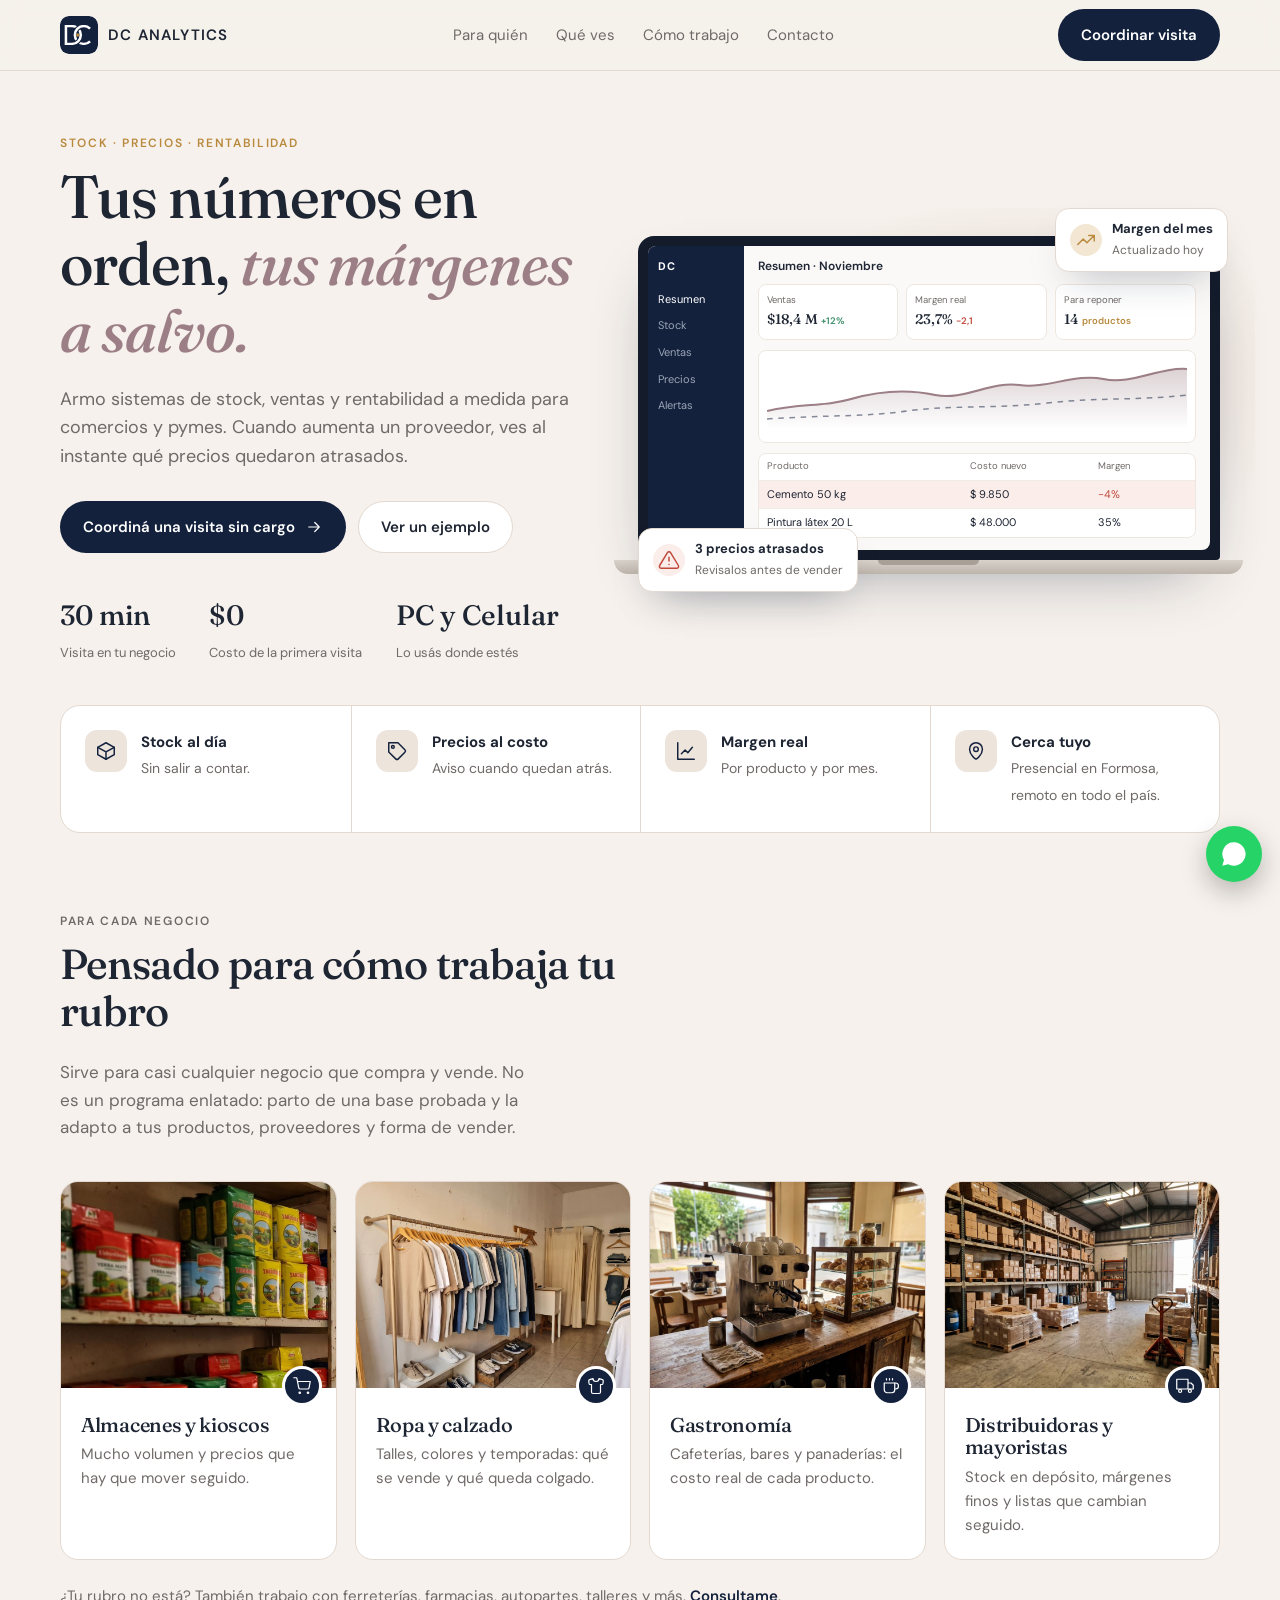
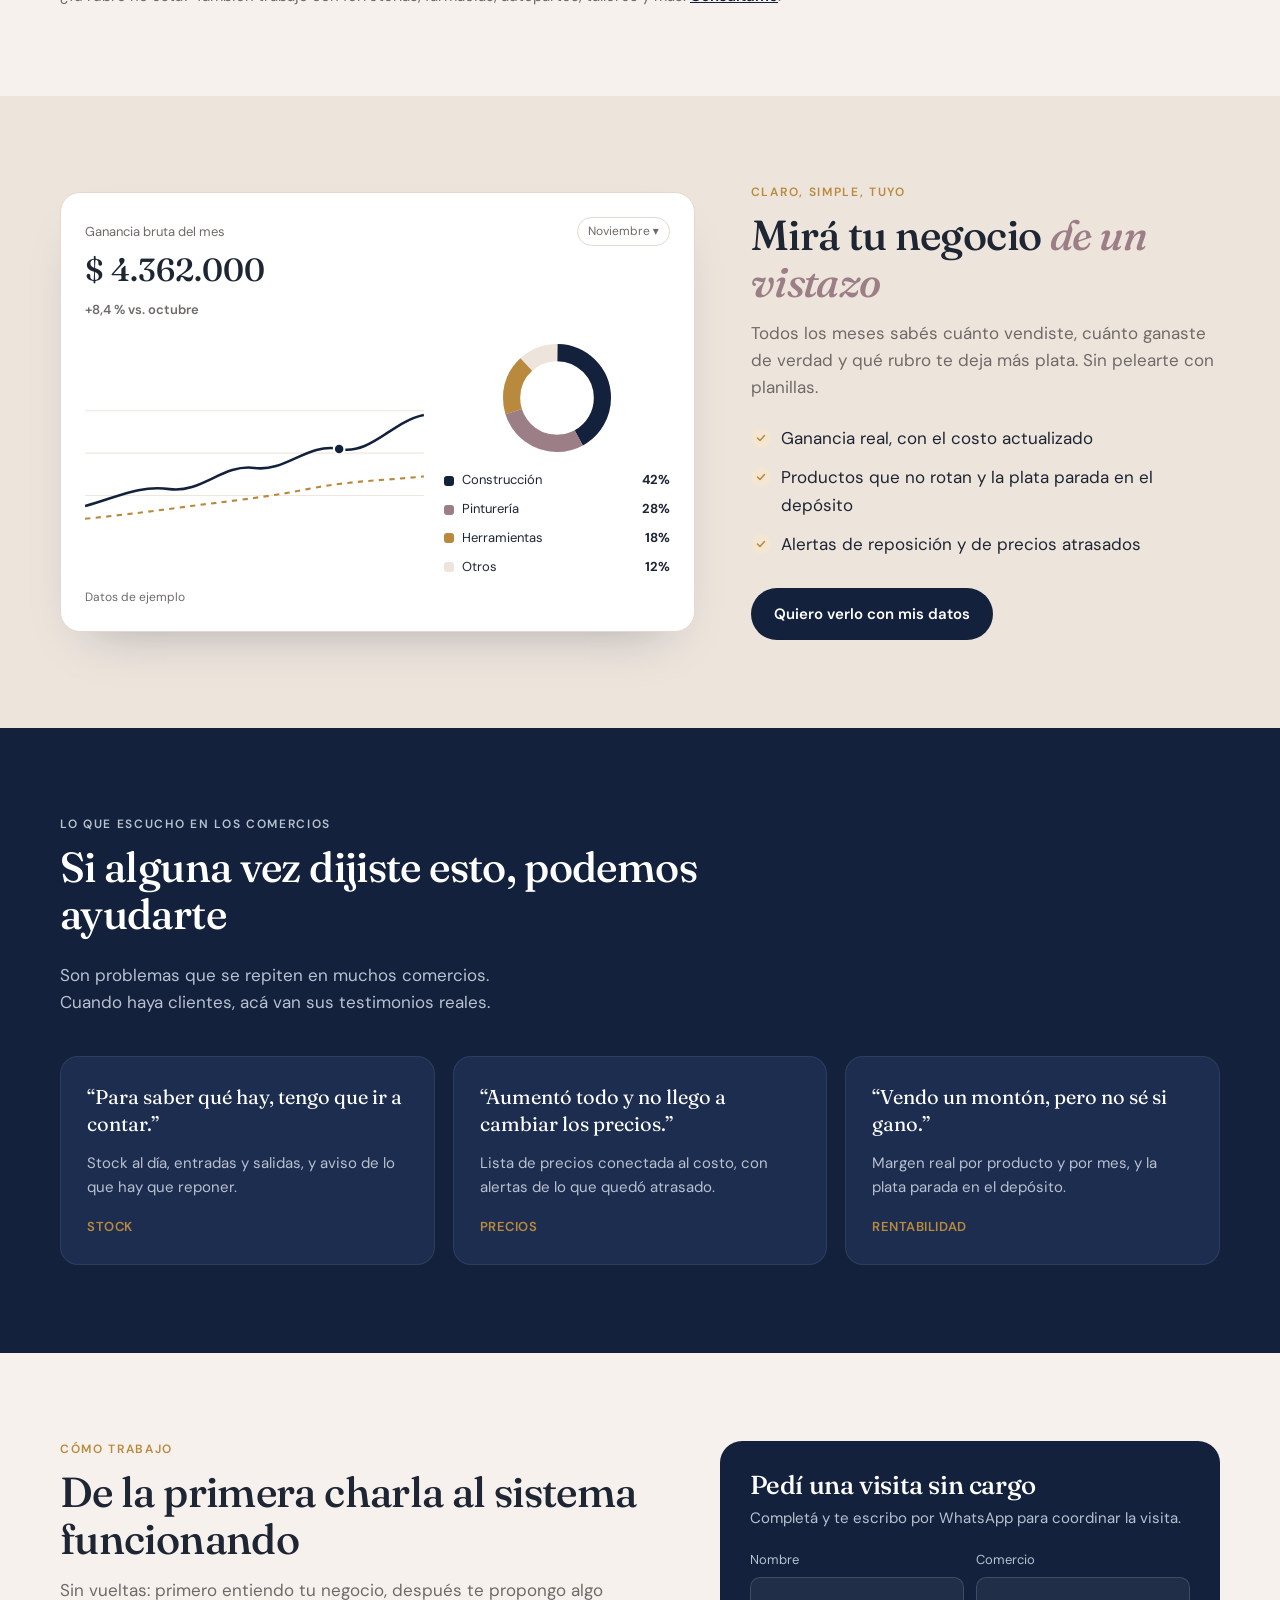
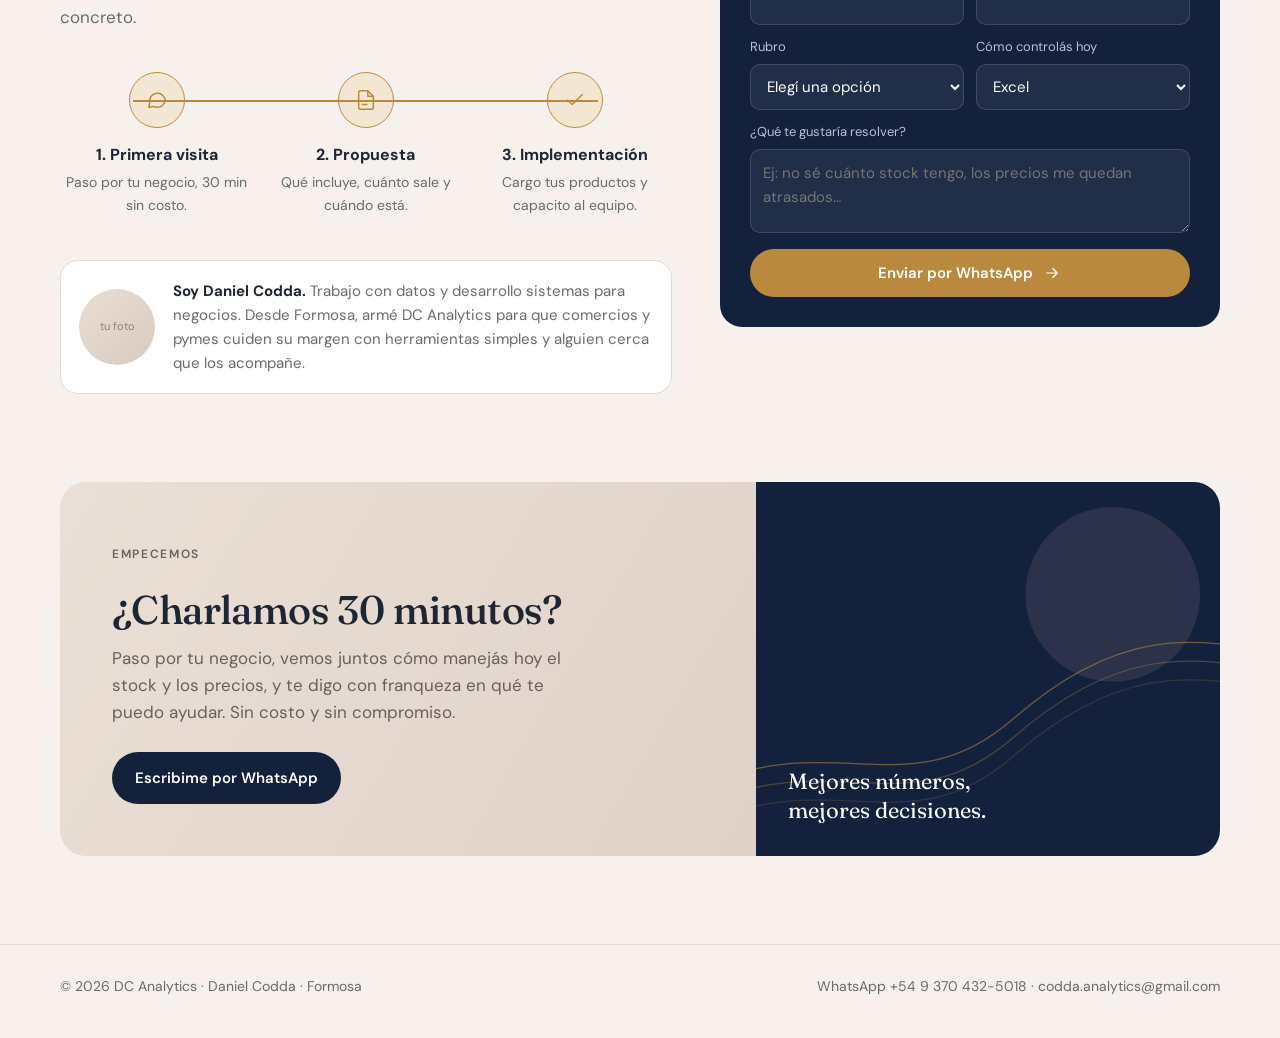
==== commit 78109b5b: "copy: "visita sin cargo" en lugar de "diagnóstico gratis" La primera visita es una charla de 30 minu" ====
--- a/index.html
+++ b/index.html
@@ -4,7 +4,7 @@
 <meta charset="utf-8">
 <meta name="viewport" content="width=device-width, initial-scale=1">
 <title>DC Analytics · Stock, ventas y rentabilidad para comercios y pymes</title>
-<meta name="description" content="Sistemas de stock, ventas y rentabilidad a medida para comercios y pymes. Atención presencial en Formosa y remota en todo el país. Pedí tu diagnóstico gratis.">
+<meta name="description" content="Sistemas de stock, ventas y rentabilidad a medida para comercios y pymes. Atención presencial en Formosa y remota en todo el país. Coordiná una visita sin cargo.">
 <meta name="theme-color" content="#13213D">
 <meta property="og:title" content="DC Analytics · Tus números en orden, tus márgenes a salvo">
 <meta property="og:description" content="Stock, ventas y rentabilidad a medida para comercios y pymes.">
@@ -24,7 +24,7 @@
 <header class="nav"><div class="wrap">
   <a class="brand" href="#"><img src="assets/favicon.svg" alt="">DC Analytics</a>
   <nav><a href="#rubros">Para quién</a><a href="#ver">Qué ves</a><a href="#trabajo">Cómo trabajo</a><a href="#contacto">Contacto</a></nav>
-  <a class="btn btn-dark" href="#contacto">Pedir diagnóstico</a>
+  <a class="btn btn-dark" href="#contacto">Coordinar visita</a>
 </div></header>
 
 <main>
@@ -36,12 +36,12 @@
         <h1>Tus números en orden, <em>tus márgenes a salvo.</em></h1>
         <p class="lead">Armo sistemas de stock, ventas y rentabilidad a medida para comercios y pymes. Cuando aumenta un proveedor, ves al instante qué precios quedaron atrasados.</p>
         <div class="hero-ctas">
-          <a class="btn btn-dark" href="#contacto">Pedí tu diagnóstico gratis
+          <a class="btn btn-dark" href="#contacto">Coordiná una visita sin cargo
             <svg class="ico" viewBox="0 0 24 24"><path d="M5 12h14M13 6l6 6-6 6"/></svg></a>
           <a class="btn btn-line" href="#ver">Ver un ejemplo</a>
         </div>
         <div class="stats">
-          <div><b>30 min</b><span>Diagnóstico en tu negocio</span></div>
+          <div><b>30 min</b><span>Visita en tu negocio</span></div>
           <div><b>$0</b><span>Costo de la primera visita</span></div>
           <div><b>PC y Celular</b><span>Lo usás donde estés</span></div>
         </div>
@@ -172,7 +172,7 @@
       <h2 style="font-size:clamp(30px,3.6vw,42px)">De la primera charla al sistema funcionando</h2>
       <p class="muted" style="margin:14px 0 40px">Sin vueltas: primero entiendo tu negocio, después te propongo algo concreto.</p>
       <div class="steps">
-        <div class="step"><div class="c"><svg class="ico" viewBox="0 0 24 24"><path d="M21 11.5a8.4 8.4 0 0 1-9 8.4 8.6 8.6 0 0 1-3.8-.9L3 20l1-4.7A8.4 8.4 0 1 1 21 11.5Z"/></svg></div><b>1. Diagnóstico</b><span>Paso por tu negocio, 30 min sin costo.</span></div>
+        <div class="step"><div class="c"><svg class="ico" viewBox="0 0 24 24"><path d="M21 11.5a8.4 8.4 0 0 1-9 8.4 8.6 8.6 0 0 1-3.8-.9L3 20l1-4.7A8.4 8.4 0 1 1 21 11.5Z"/></svg></div><b>1. Primera visita</b><span>Paso por tu negocio, 30 min sin costo.</span></div>
         <div class="step"><div class="c"><svg class="ico" viewBox="0 0 24 24"><path d="M14 2H6a2 2 0 0 0-2 2v16a2 2 0 0 0 2 2h12a2 2 0 0 0 2-2V8Z"/><path d="M14 2v6h6M8 13h8M8 17h5"/></svg></div><b>2. Propuesta</b><span>Qué incluye, cuánto sale y cuándo está.</span></div>
         <div class="step"><div class="c"><svg class="ico" viewBox="0 0 24 24"><path d="M20 6L9 17l-5-5"/></svg></div><b>3. Implementación</b><span>Cargo tus productos y capacito al equipo.</span></div>
       </div>
@@ -183,7 +183,7 @@
     </div>
 
     <form id="contacto" onsubmit="return enviar(event)">
-      <h3>Pedí tu diagnóstico gratis</h3>
+      <h3>Pedí una visita sin cargo</h3>
       <p>Completá y te escribo por WhatsApp para coordinar la visita.</p>
       <div class="fields">
         <label>Nombre<input name="nombre" required autocomplete="name"></label>
@@ -230,8 +230,8 @@
   <div class="cta"><div class="wrap"><div class="cta-box">
     <div class="tx">
       <p class="kicker">Empecemos</p>
-      <h2>Tus datos, mejores decisiones.</h2>
-      <p>Coordinamos una visita y te llevás un diagnóstico de dónde se te escapa plata. Sin costo y sin compromiso.</p>
+      <h2>¿Charlamos 30 minutos?</h2>
+      <p>Paso por tu negocio, vemos juntos cómo manejás hoy el stock y los precios, y te digo con franqueza en qué te puedo ayudar. Sin costo y sin compromiso.</p>
       <a class="btn btn-dark" data-wa href="https://wa.me/5493704325018">Escribime por WhatsApp</a>
     </div>
     <div class="cta-art" aria-hidden="true">
